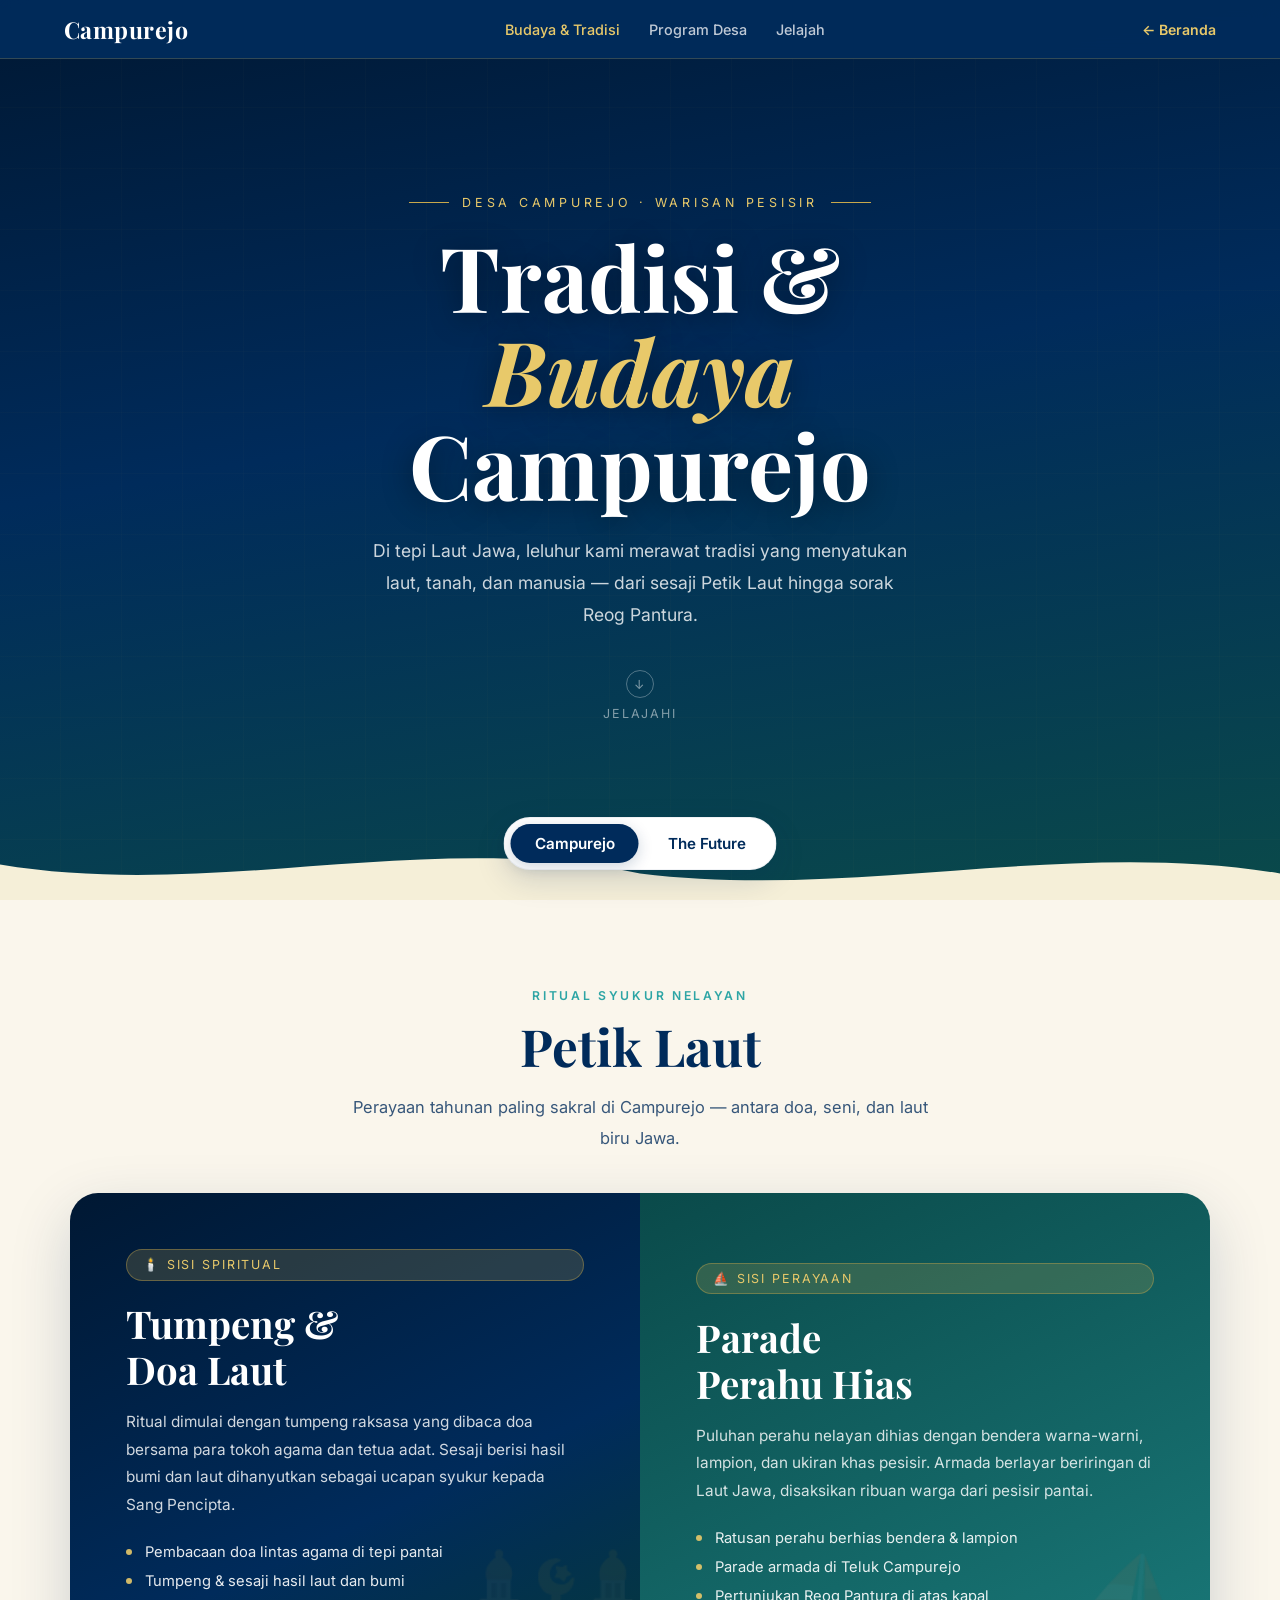
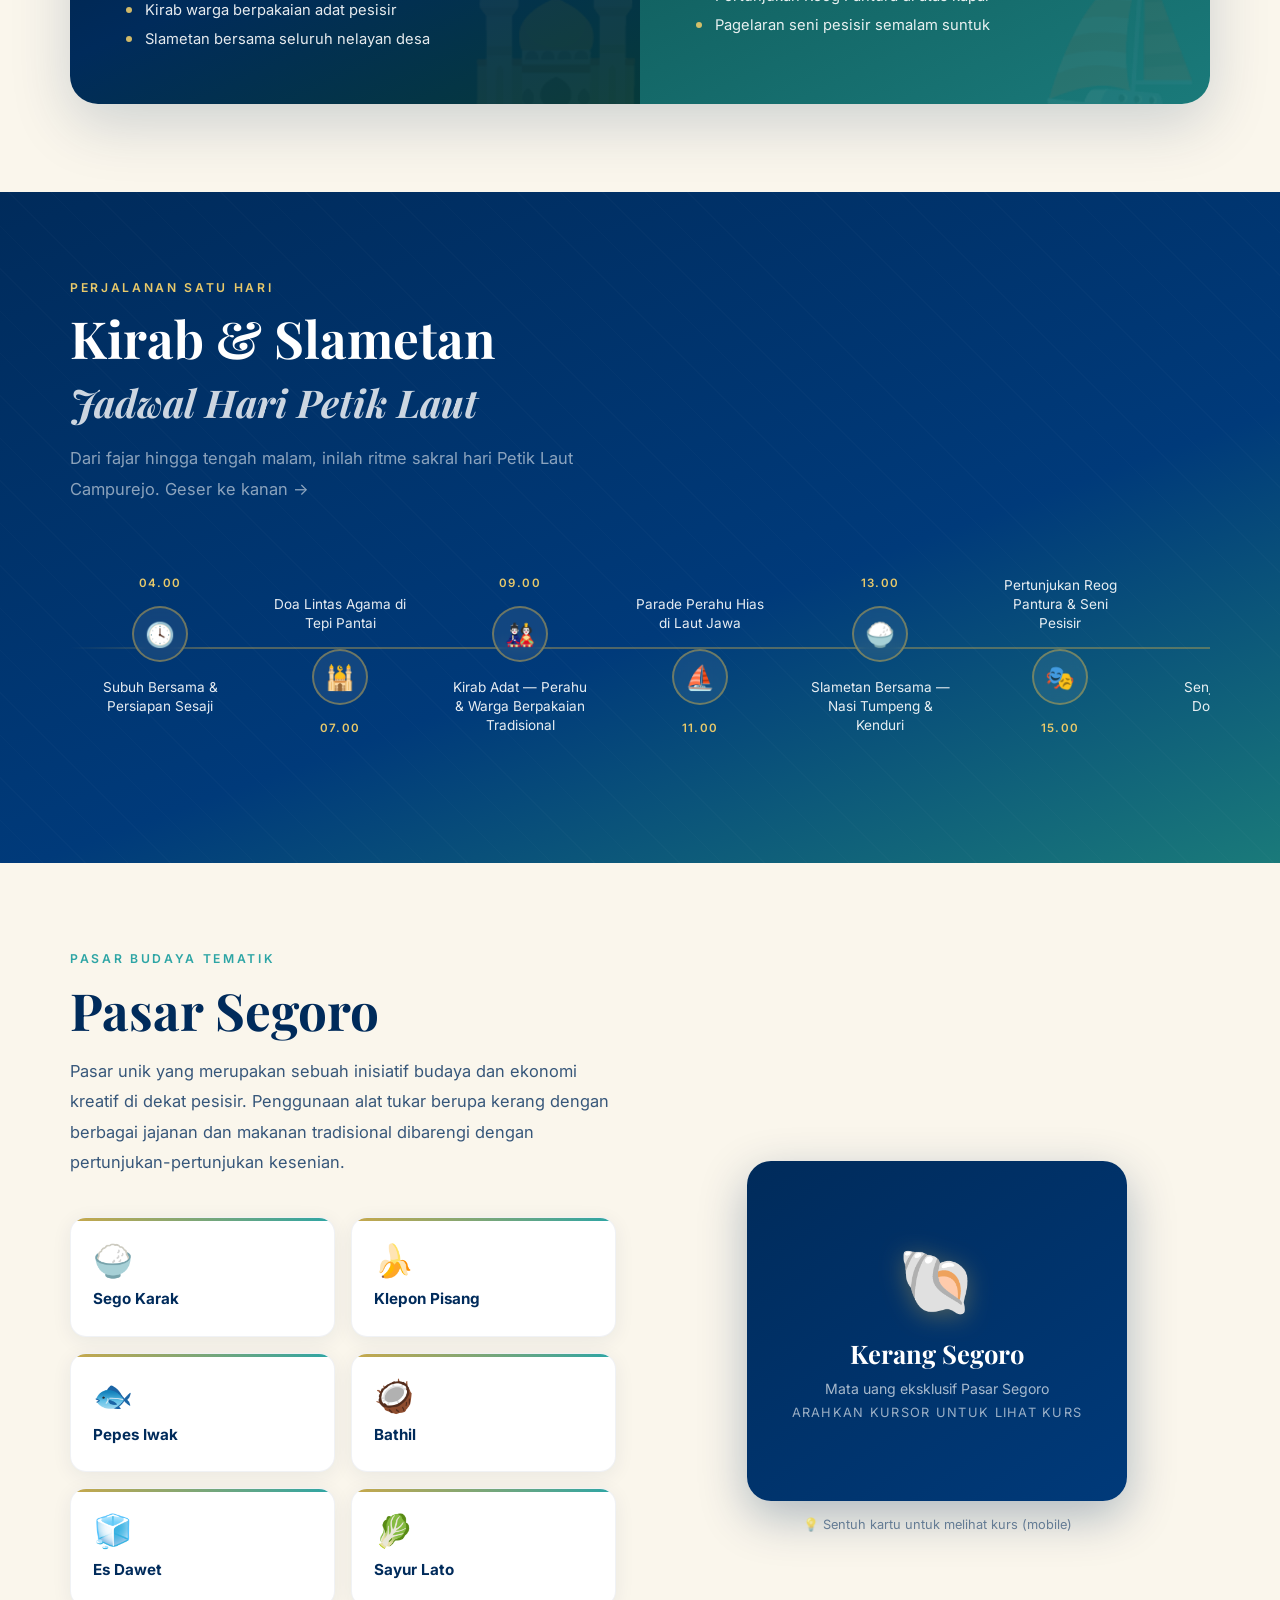
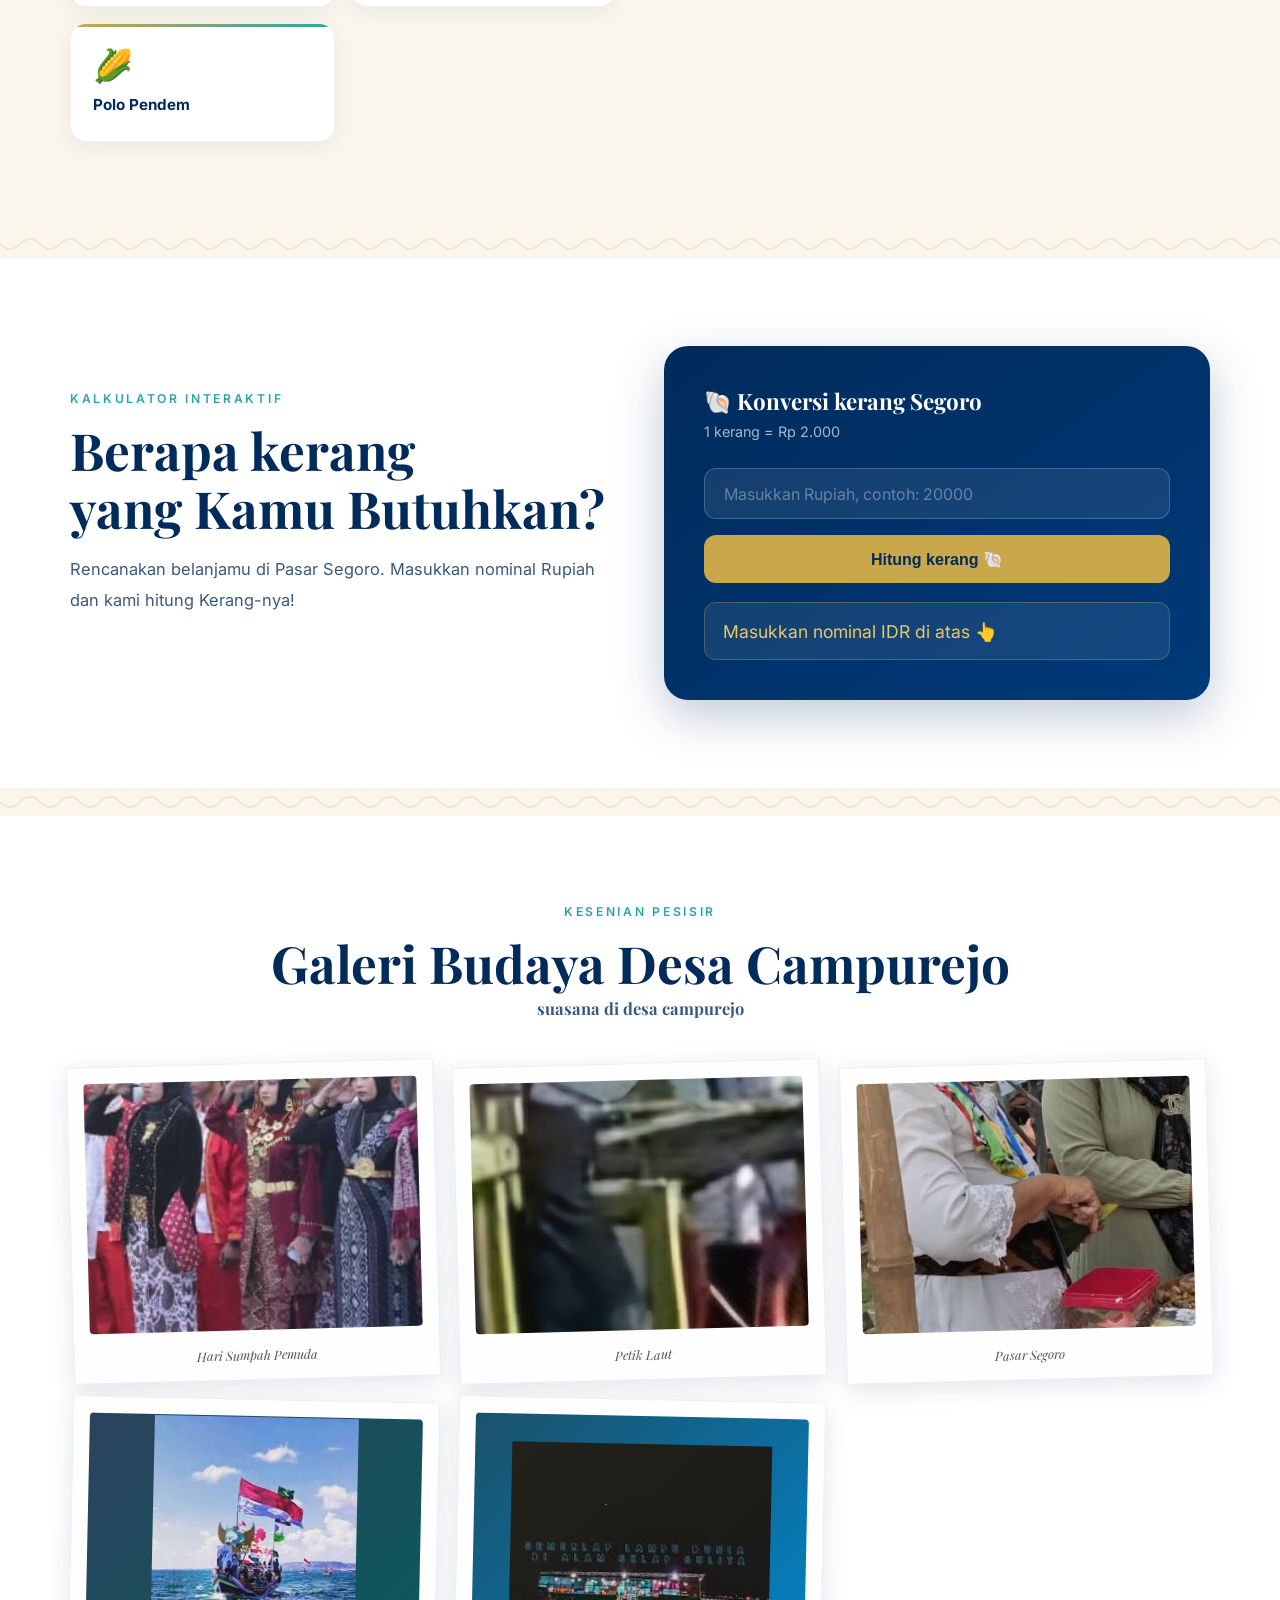
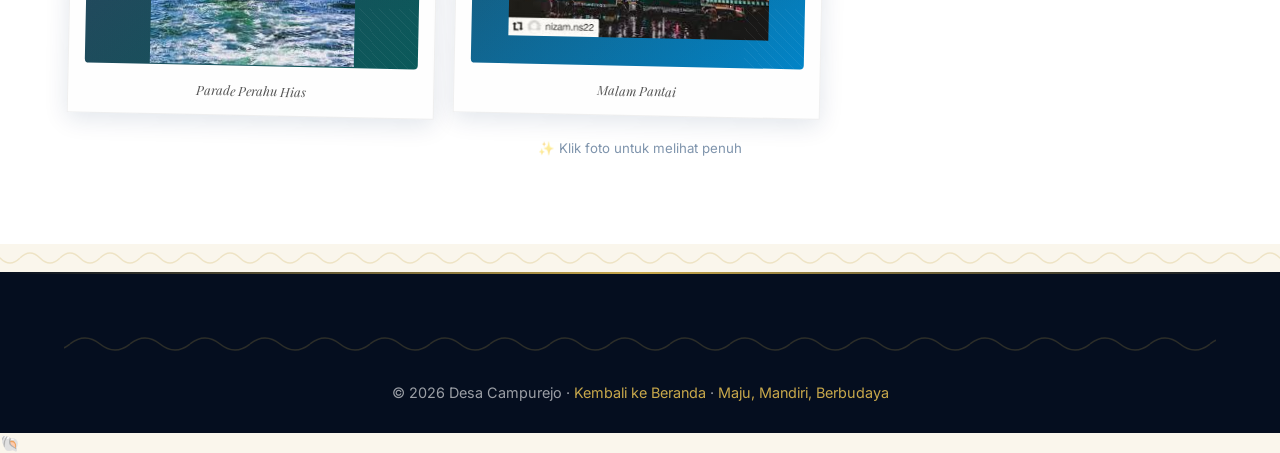
==== budaya.html @ 141e59d3 "updfiles" ====
<!DOCTYPE html>
<html lang="id">

<head>
    <meta charset="UTF-8">
    <meta name="viewport" content="width=device-width, initial-scale=1.0">
    <title>Tradisi & Budaya — Desa Campurejo</title>
    <meta name="description"
        content="Warisan budaya dan tradisi pesisir Desa Campurejo: Petik Laut, Pasar Segoro, Reog Pantura, dan Kirab Nelayan.">
    <link
        href="https://fonts.googleapis.com/css2?family=Playfair+Display:ital,wght@0,700;0,900;1,700&family=Inter:wght@300;400;500;600&display=swap"
        rel="stylesheet">
    <style>
        :root {
            --navy: #002B5B;
            --navy-mid: #003a7a;
            --teal: #1a7a7a;
            --teal-light: #2da5a5;
            --sand: #f5efd8;
            --sand-light: #faf6ec;
            --gold: #c8a84b;
            --gold-light: #e8c96a;
            --coral: #d4604a;
            --white: #ffffff;
            --dark: #050e1f;
            --wood: #6b4423;
            --glass: rgba(255, 255, 255, 0.07);
            --glass-border: rgba(255, 255, 255, 0.15);
        }

        *,
        *::before,
        *::after {
            margin: 0;
            padding: 0;
            box-sizing: border-box;
        }

        html {
            scroll-behavior: smooth;
        }

        body {
            font-family: 'Inter', sans-serif;
            background: var(--sand-light);
            color: var(--navy);
            overflow-x: hidden;
        }

        .serif {
            font-family: 'Playfair Display', serif;
        }

        /* ── NAV ── */
        nav {
            position: fixed;
            top: 0;
            left: 0;
            width: 100%;
            z-index: 9000;
            background: rgba(0, 43, 91, .96);
            backdrop-filter: blur(14px);
            display: flex;
            align-items: center;
            justify-content: space-between;
            padding: .85rem 5%;
            border-bottom: 1px solid rgba(200, 168, 75, .25);
        }

        .nav-logo {
            color: #fff;
            text-decoration: none;
            font-size: 1.45rem;
            font-family: 'Playfair Display', serif;
            font-weight: 700;
            letter-spacing: .02em;
        }

        .nav-links {
            display: flex;
            gap: 1.8rem;
            list-style: none;
        }

        .nav-links a {
            color: rgba(255, 255, 255, .75);
            text-decoration: none;
            font-size: .9rem;
            font-weight: 500;
            transition: color .2s;
        }

        .nav-links a:hover,
        .nav-links a.active {
            color: var(--gold-light);
        }

        .nav-back {
            color: var(--gold-light);
            text-decoration: none;
            font-size: .88rem;
            font-weight: 600;
        }

        /* ── HERO ── */
        .hero {
            min-height: 100vh;
            display: flex;
            align-items: center;
            justify-content: center;
            text-align: center;
            position: relative;
            overflow: hidden;
            background: linear-gradient(170deg, #001833 0%, #002B5B 45%, #0a4a4a 100%);
        }

        .hero-bg-pattern {
            position: absolute;
            inset: 0;
            background-image: repeating-linear-gradient(0deg, transparent, transparent 60px, rgba(200, 168, 75, .04) 61px), repeating-linear-gradient(90deg, transparent, transparent 60px, rgba(200, 168, 75, .04) 61px);
            pointer-events: none;
        }

        .hero-wave-bottom {
            position: absolute;
            bottom: 0;
            left: 0;
            width: 100%;
            line-height: 0;
            z-index: 2;
        }

        .hero-wave-bottom svg {
            display: block;
            width: 100%;
        }

        .hero-content {
            position: relative;
            z-index: 3;
            color: #fff;
            padding: 7rem 2rem 6rem;
        }

        .hero-eyebrow {
            font-size: .78rem;
            letter-spacing: .3em;
            text-transform: uppercase;
            color: var(--gold-light);
            margin-bottom: 1.2rem;
            display: flex;
            align-items: center;
            justify-content: center;
            gap: .8rem;
        }

        .hero-eyebrow::before,
        .hero-eyebrow::after {
            content: '';
            display: block;
            width: 40px;
            height: 1px;
            background: var(--gold);
        }

        .hero-title {
            font-size: clamp(3rem, 7vw, 6.5rem);
            line-height: 1.05;
            margin-bottom: 1.5rem;
            text-shadow: 0 4px 30px rgba(0, 0, 0, .4);
        }

        .hero-title em {
            color: var(--gold-light);
            font-style: italic;
        }

        .hero-sub {
            font-size: 1.1rem;
            max-width: 540px;
            margin: 0 auto 2.5rem;
            opacity: .8;
            line-height: 1.8;
        }

        .hero-scroll {
            display: inline-flex;
            flex-direction: column;
            align-items: center;
            gap: .5rem;
            color: rgba(255, 255, 255, .5);
            font-size: .78rem;
            letter-spacing: .15em;
            text-transform: uppercase;
            animation: float 2.5s ease-in-out infinite;
        }

        .hero-scroll-arrow {
            width: 28px;
            height: 28px;
            border: 1px solid rgba(255, 255, 255, .3);
            border-radius: 50%;
            display: flex;
            align-items: center;
            justify-content: center;
        }

        @keyframes float {

            0%,
            100% {
                transform: translateY(0);
            }

            50% {
                transform: translateY(6px);
            }
        }

        /* ── ROPE DIVIDER ── */
        .rope-divider {
            width: 100%;
            height: 28px;
            background: url("data:image/svg+xml,%3Csvg xmlns='http://www.w3.org/2000/svg' width='40' height='28'%3E%3Cpath d='M0 14 Q10 4 20 14 Q30 24 40 14' stroke='%23c8a84b' stroke-width='1.5' fill='none' opacity='.35'/%3E%3C/svg%3E") repeat-x center;
            opacity: .7;
        }

        /* ── SECTIONS ── */
        section {
            padding: 5.5rem 5%;
        }

        .inner {
            max-width: 1140px;
            margin: 0 auto;
        }

        .section-tag {
            font-size: .76rem;
            letter-spacing: .22em;
            text-transform: uppercase;
            color: var(--teal-light);
            font-weight: 600;
            margin-bottom: .9rem;
        }

        .section-title {
            font-size: clamp(2rem, 4vw, 3.2rem);
            color: var(--navy);
            margin-bottom: 1rem;
            line-height: 1.15;
        }

        .section-desc {
            font-size: 1.03rem;
            line-height: 1.85;
            opacity: .78;
            max-width: 580px;
            margin-bottom: 2.5rem;
        }

        /* ── REVEAL ── */
        .reveal {
            opacity: 0;
            transform: translateY(36px);
            transition: all .85s cubic-bezier(.25, .8, .25, 1);
        }

        .reveal.visible {
            opacity: 1;
            transform: translateY(0);
        }

        /* ══════════════════════════════════
           SECTION 1 ── PETIK LAUT SPLIT
        ══════════════════════════════════ */
        .petik-wrap {
            display: grid;
            grid-template-columns: 1fr 1fr;
            gap: 0;
            border-radius: 28px;
            overflow: hidden;
            box-shadow: 0 20px 60px rgba(0, 43, 91, .18);
        }

        .petik-left {
            background: linear-gradient(155deg, #001833 0%, #002B5B 60%, #063a3a 100%);
            padding: 3.5rem;
            color: #fff;
            display: flex;
            flex-direction: column;
            justify-content: center;
            position: relative;
            overflow: hidden;
        }

        .petik-left::before {
            content: '🕌';
            position: absolute;
            bottom: -2rem;
            right: -1rem;
            font-size: 10rem;
            opacity: .05;
            pointer-events: none;
        }

        .petik-right {
            background: linear-gradient(155deg, #0a4a4a 0%, #1a7a7a 100%);
            padding: 3.5rem;
            color: #fff;
            display: flex;
            flex-direction: column;
            justify-content: center;
            position: relative;
            overflow: hidden;
        }

        .petik-right::before {
            content: '⛵';
            position: absolute;
            bottom: -2rem;
            right: -1rem;
            font-size: 10rem;
            opacity: .07;
            pointer-events: none;
        }

        .petik-badge {
            display: inline-flex;
            align-items: center;
            gap: .5rem;
            background: rgba(200, 168, 75, .2);
            border: 1px solid rgba(200, 168, 75, .4);
            color: var(--gold-light);
            font-size: .78rem;
            letter-spacing: .15em;
            text-transform: uppercase;
            padding: .45rem 1rem;
            border-radius: 50px;
            margin-bottom: 1.2rem;
        }

        .petik-panel-title {
            font-size: clamp(1.6rem, 3vw, 2.4rem);
            margin-bottom: 1rem;
            line-height: 1.2;
        }

        .petik-panel-desc {
            font-size: .96rem;
            line-height: 1.8;
            opacity: .82;
            margin-bottom: 1.5rem;
        }

        .petik-items {
            list-style: none;
            display: flex;
            flex-direction: column;
            gap: .7rem;
        }

        .petik-items li {
            display: flex;
            align-items: center;
            gap: .8rem;
            font-size: .92rem;
            opacity: .9;
        }

        .petik-items li::before {
            content: '';
            width: 6px;
            height: 6px;
            background: var(--gold-light);
            border-radius: 50%;
            flex-shrink: 0;
        }

        .petik-divider {
            width: 4px;
            background: linear-gradient(180deg, var(--gold) 0%, transparent 100%);
            opacity: .4;
        }

        /* ══════════════════════════════════
           SECTION 2 ── PASAR SEGORO
        ══════════════════════════════════ */
        #pasar {
            background: var(--sand-light);
        }

        .pasar-grid {
            display: grid;
            grid-template-columns: 1fr 1fr;
            gap: 3rem;
            align-items: center;
        }

        /* Flip card */
        .flip-card-scene {
            width: 100%;
            max-width: 380px;
            height: 340px;
            perspective: 900px;
            cursor: pointer;
            margin: 0 auto;
        }

        .flip-card-inner {
            width: 100%;
            height: 100%;
            position: relative;
            transform-style: preserve-3d;
            transition: transform .7s cubic-bezier(.45, .05, .55, .95);
        }

        .flip-card-scene:hover .flip-card-inner {
            transform: rotateY(180deg);
        }

        .flip-face {
            position: absolute;
            inset: 0;
            backface-visibility: hidden;
            border-radius: 24px;
            display: flex;
            flex-direction: column;
            align-items: center;
            justify-content: center;
            padding: 2.5rem;
            text-align: center;
        }

        .flip-front {
            background: linear-gradient(145deg, var(--navy) 0%, var(--navy-mid) 100%);
            color: #fff;
            box-shadow: 0 16px 48px rgba(0, 43, 91, .3);
        }

        .flip-back {
            background: linear-gradient(145deg, var(--teal) 0%, #0a5a5a 100%);
            color: #fff;
            transform: rotateY(180deg);
            box-shadow: 0 16px 48px rgba(26, 122, 122, .3);
        }

        .flip-shell-icon {
            font-size: 4rem;
            margin-bottom: 1rem;
            filter: drop-shadow(0 4px 12px rgba(200, 168, 75, .4));
        }

        .flip-title {
            font-size: 1.6rem;
            margin-bottom: .6rem;
        }

        .flip-rate {
            font-size: 2.8rem;
            font-weight: 900;
            color: var(--gold-light);
            margin: .5rem 0;
        }

        .flip-hint {
            font-size: .8rem;
            opacity: .6;
            letter-spacing: .1em;
            text-transform: uppercase;
        }

        /* Menu cards */
        .menu-grid {
            display: grid;
            grid-template-columns: 1fr 1fr;
            gap: 1rem;
            margin-top: 2rem;
        }

        .menu-card {
            background: #fff;
            border-radius: 16px;
            padding: 1.4rem;
            box-shadow: 0 4px 20px rgba(0, 43, 91, .07);
            border: 1px solid rgba(0, 43, 91, .06);
            transition: transform .3s, box-shadow .3s;
            position: relative;
            overflow: hidden;
        }

        .menu-card::before {
            content: '';
            position: absolute;
            top: 0;
            left: 0;
            right: 0;
            height: 3px;
            background: linear-gradient(90deg, var(--gold), var(--teal-light));
        }

        .menu-card:hover {
            transform: translateY(-4px);
            box-shadow: 0 10px 30px rgba(0, 43, 91, .12);
        }

        .menu-emoji {
            font-size: 2rem;
            margin-bottom: .6rem;
        }

        .menu-name {
            font-weight: 700;
            font-size: .95rem;
            color: var(--navy);
            margin-bottom: .3rem;
        }

        .menu-price {
            font-size: .82rem;
            color: var(--teal);
            font-weight: 600;
        }

        /* ══════════════════════════════════
           SECTION 3 ── REOG GALLERY
        ══════════════════════════════════ */
        #reog {
            background: #fff;
        }

        .masonry-grid {
            columns: 3 220px;
            column-gap: 1.2rem;
        }

        .polaroid {
            break-inside: avoid;
            background: #fefefe;
            padding: 1rem 1rem .6rem;
            box-shadow: 0 6px 24px rgba(0, 43, 91, .12);
            border: 1px solid rgba(0, 0, 0, .06);
            margin-bottom: 1.2rem;
            transition: transform .35s, box-shadow .35s;
            cursor: pointer;
            position: relative;
        }

        .polaroid:hover {
            transform: rotate(0deg) translateY(-6px);
            box-shadow: 0 16px 40px rgba(0, 43, 91, .2);
        }

        .polaroid:nth-child(odd) {
            transform: rotate(-1.5deg);
        }

        .polaroid:nth-child(even) {
            transform: rotate(1.2deg);
        }

        .polaroid:nth-child(odd):hover,
        .polaroid:nth-child(even):hover {
            transform: rotate(0deg) translateY(-6px);
        }

        .polaroid-img {
            width: 100%;
            aspect-ratio: 4/3;
            background: linear-gradient(135deg, #1e3a5f, #0a5a5a);
            border-radius: 4px;
            display: flex;
            align-items: center;
            justify-content: center;
            font-size: 3.5rem;
            margin-bottom: .8rem;
            overflow: hidden;
            position: relative;
        }

        .polaroid-img::after {
            content: '';
            position: absolute;
            inset: 0;
            background: linear-gradient(135deg, rgba(200, 168, 75, .08), transparent);
        }

        .polaroid-caption {
            text-align: center;
            font-size: .8rem;
            color: #555;
            font-family: 'Playfair Display', serif;
            font-style: italic;
            padding: .2rem 0 .4rem;
        }

        /* net overlay corner effect */
        .polaroid-img::before {
            content: '';
            position: absolute;
            bottom: 0;
            right: 0;
            width: 60px;
            height: 60px;
            background: url("data:image/svg+xml,%3Csvg xmlns='http://www.w3.org/2000/svg' width='20' height='20'%3E%3Cpath d='M0 0 L20 20 M10 0 L20 10 M0 10 L10 20' stroke='rgba(255,255,255,0.12)' stroke-width='1'/%3E%3C/svg%3E") repeat;
            opacity: .5;
            z-index: 1;
        }

        /* ══════════════════════════════════
           SECTION 4 ── KIRAB TIMELINE
        ══════════════════════════════════ */
        #kirab {
            background: linear-gradient(160deg, var(--navy) 0%, #003a7a 60%, var(--teal) 100%);
            color: #fff;
            overflow: hidden;
            position: relative;
        }

        #kirab::before {
            content: '';
            position: absolute;
            inset: 0;
            background-image: repeating-linear-gradient(45deg, rgba(255, 255, 255, .015) 0px, rgba(255, 255, 255, .015) 1px, transparent 1px, transparent 30px);
            pointer-events: none;
        }

        .timeline-scroll-wrapper {
            overflow-x: auto;
            padding-bottom: 1.5rem;
            scrollbar-width: thin;
            scrollbar-color: rgba(200, 168, 75, .5) transparent;
        }

        .timeline-scroll-wrapper::-webkit-scrollbar {
            height: 4px;
        }

        .timeline-scroll-wrapper::-webkit-scrollbar-track {
            background: rgba(255, 255, 255, .1);
            border-radius: 2px;
        }

        .timeline-scroll-wrapper::-webkit-scrollbar-thumb {
            background: var(--gold);
            border-radius: 2px;
        }

        .timeline-track {
            display: flex;
            gap: 0;
            position: relative;
            min-width: max-content;
            padding: 2rem 0 1rem;
        }

        .timeline-track::before {
            content: '';
            position: absolute;
            top: 50%;
            left: 0;
            right: 0;
            height: 2px;
            background: linear-gradient(90deg, transparent, var(--gold) 10%, var(--gold) 90%, transparent);
            opacity: .4;
            transform: translateY(-50%);
            z-index: 0;
        }

        .tl-item {
            position: relative;
            z-index: 1;
            display: flex;
            flex-direction: column;
            align-items: center;
            gap: 1rem;
            width: 180px;
            flex-shrink: 0;
        }

        .tl-dot {
            width: 56px;
            height: 56px;
            border-radius: 50%;
            background: var(--glass);
            border: 2px solid rgba(200, 168, 75, .5);
            display: flex;
            align-items: center;
            justify-content: center;
            font-size: 1.5rem;
            backdrop-filter: blur(8px);
            transition: transform .3s, background .3s;
        }

        .tl-item:hover .tl-dot {
            transform: scale(1.15);
            background: rgba(200, 168, 75, .2);
        }

        .tl-time {
            font-size: .72rem;
            color: var(--gold-light);
            letter-spacing: .12em;
            text-transform: uppercase;
            font-weight: 600;
        }

        .tl-label {
            font-size: .85rem;
            text-align: center;
            opacity: .9;
            line-height: 1.4;
            max-width: 140px;
        }

        .tl-item:nth-child(even) {
            flex-direction: column-reverse;
        }

        .tl-item:nth-child(even) .tl-time {
            order: -1;
        }

        /* ══════════════════════════════════
           SECTION 5 ── NGAYOM JAGAD
        ══════════════════════════════════ */
        #ngayom {
            background: var(--sand-light);
        }

        .ngayom-wrap {
            display: grid;
            grid-template-columns: 1fr 1fr;
            gap: 3rem;
            align-items: center;
        }

        .ngayom-visual {
            position: relative;
            height: 380px;
        }

        .ngayom-big-icon {
            font-size: 9rem;
            position: absolute;
            top: 50%;
            left: 50%;
            transform: translate(-50%, -50%);
            filter: drop-shadow(0 8px 24px rgba(0, 43, 91, .2));
        }

        .ngayom-orbit {
            position: absolute;
            inset: 0;
            border-radius: 50%;
            border: 1px dashed rgba(0, 43, 91, .15);
            animation: spin 20s linear infinite;
        }

        .ngayom-orbit-item {
            position: absolute;
            font-size: 1.6rem;
        }

        @keyframes spin {
            to {
                transform: rotate(360deg);
            }
        }

        .ngayom-tags {
            display: flex;
            flex-wrap: wrap;
            gap: .6rem;
            margin: 1.5rem 0;
        }

        .ngayom-tag {
            background: #fff;
            border: 1px solid rgba(0, 43, 91, .1);
            padding: .45rem 1rem;
            border-radius: 50px;
            font-size: .85rem;
            color: var(--navy);
            font-weight: 500;
            box-shadow: 0 2px 8px rgba(0, 43, 91, .06);
        }

        .cta-btn {
            display: inline-flex;
            align-items: center;
            gap: .6rem;
            background: var(--navy);
            color: #fff;
            text-decoration: none;
            padding: .9rem 2.2rem;
            border-radius: 50px;
            font-weight: 600;
            font-size: .95rem;
            transition: all .3s;
            box-shadow: 0 6px 20px rgba(0, 43, 91, .3);
        }

        .cta-btn:hover {
            background: var(--gold);
            color: var(--navy);
            transform: translateY(-2px);
            box-shadow: 0 10px 28px rgba(200, 168, 75, .35);
        }

        /* ══════════════════════════════════
           SHELL CONVERTER
        ══════════════════════════════════ */
        #converter {
            background: #fff;
        }

        .converter-wrap {
            display: grid;
            grid-template-columns: 1fr 1fr;
            gap: 3rem;
            align-items: center;
        }

        .converter-box {
            background: linear-gradient(145deg, var(--navy) 0%, #003a7a 100%);
            border-radius: 24px;
            padding: 2.5rem;
            color: #fff;
            box-shadow: 0 16px 48px rgba(0, 43, 91, .25);
        }

        .converter-box h3 {
            margin-bottom: .4rem;
            font-size: 1.4rem;
        }

        .converter-box p.sub {
            opacity: .65;
            font-size: .9rem;
            margin-bottom: 1.8rem;
        }

        .conv-input {
            width: 100%;
            padding: .9rem 1.2rem;
            border: 1px solid rgba(255, 255, 255, .2);
            border-radius: 12px;
            background: rgba(255, 255, 255, .08);
            color: #fff;
            font-size: 1rem;
            font-family: 'Inter', sans-serif;
            outline: none;
            transition: border .3s;
            margin-bottom: 1rem;
        }

        .conv-input:focus {
            border-color: var(--gold-light);
        }

        .conv-input::placeholder {
            color: rgba(255, 255, 255, .35);
        }

        .conv-btn {
            width: 100%;
            padding: .9rem;
            background: var(--gold);
            color: var(--navy);
            border: none;
            border-radius: 12px;
            font-weight: 700;
            cursor: pointer;
            font-size: 1rem;
            transition: all .3s;
        }

        .conv-btn:hover {
            background: var(--gold-light);
        }

        .conv-result {
            margin-top: 1.2rem;
            padding: 1.1rem;
            border-radius: 12px;
            background: rgba(255, 255, 255, .08);
            border: 1px solid rgba(200, 168, 75, .3);
            font-size: 1.1rem;
            color: var(--gold-light);
            min-height: 54px;
            display: flex;
            align-items: center;
            gap: .5rem;
        }

        /* ── LIGHTBOX ── */
        #lightbox {
            position: fixed;
            inset: 0;
            z-index: 9999;
            background: rgba(0, 0, 0, .92);
            display: none;
            align-items: center;
            justify-content: center;
            flex-direction: column;
            gap: 1rem;
            padding: 2rem;
        }

        #lightbox.open {
            display: flex;
        }

        #lb-content {
            font-size: 8rem;
            text-align: center;
            display: flex;
            justify-content: center;
            align-items: center;
        }

        .lb-image {
            max-width: 90vw;
            max-height: 85vh;
            border-radius: 12px;
            object-fit: contain;
            box-shadow: 0 10px 40px rgba(0, 0, 0, 0.5);
        }

        #lb-label {
            color: #fff;
            font-size: 1.2rem;
            font-family: 'Playfair Display', serif;
            margin-top: .5rem;
        }

        #lb-close {
            position: absolute;
            top: 1.5rem;
            right: 1.5rem;
            background: transparent;
            border: 1px solid rgba(255, 255, 255, .3);
            color: #fff;
            width: 44px;
            height: 44px;
            border-radius: 50%;
            font-size: 1.2rem;
            cursor: pointer;
            display: flex;
            align-items: center;
            justify-content: center;
        }


        /* ── FOOTER ── */
        footer {
            background: var(--dark);
            color: rgba(255, 255, 255, .6);
            padding: 3.5rem 5% 2rem;
            text-align: center;
            position: relative;
            overflow: hidden;
        }

        footer::before {
            content: '';
            position: absolute;
            top: 0;
            left: 0;
            width: 100%;
            height: 2px;
            background: linear-gradient(90deg, transparent, var(--gold), transparent);
        }

        .footer-wave {
            width: 100%;
            height: 32px;
            background: url("data:image/svg+xml,%3Csvg xmlns='http://www.w3.org/2000/svg' width='60' height='32'%3E%3Cpath d='M0 16 Q15 4 30 16 Q45 28 60 16' stroke='rgba(200,168,75,0.2)' stroke-width='1.5' fill='none'/%3E%3C/svg%3E") repeat-x center;
            margin-bottom: 1.5rem;
        }

        footer p {
            font-size: .9rem;
        }

        footer a {
            color: var(--gold);
            text-decoration: none;
        }

        /* ── BOTTOM SWITCH ── */
        .bottom-switch-container {
            position: fixed;
            bottom: 30px;
            left: 50%;
            transform: translateX(-50%);
            background: #fff;
            padding: 6px;
            border-radius: 50px;
            box-shadow: 0 10px 30px rgba(0, 43, 91, .15);
            display: flex;
            align-items: center;
            gap: 5px;
            z-index: 1000;
            border: 1px solid rgba(0, 43, 91, .06);
        }

        .bottom-switch-btn {
            padding: 10px 24px;
            border-radius: 40px;
            font-size: .95rem;
            font-weight: 600;
            color: var(--navy);
            text-decoration: none;
            transition: all .3s;
            cursor: pointer;
        }

        .bottom-switch-btn.active {
            background: var(--navy);
            color: #fff;
            box-shadow: 0 4px 15px rgba(0, 43, 91, .2);
        }

        .bottom-switch-btn:not(.active):hover {
            background: rgba(0, 43, 91, .06);
        }

        /* ── RESPONSIVE ── */
        @media(max-width:900px) {
            .petik-wrap {
                grid-template-columns: 1fr;
            }

            .petik-divider {
                display: none;
            }

            .pasar-grid,
            .converter-wrap,
            .ngayom-wrap {
                grid-template-columns: 1fr;
            }

            .masonry-grid {
                columns: 2 180px;
            }

            .compass-grid {
                grid-template-columns: 1fr;
                max-width: 360px;
            }

            .nav-links {
                display: none;
            }

            .flip-card-scene {
                max-width: 100%;
            }
        }

        @media(max-width:560px) {
            .masonry-grid {
                columns: 1;
            }

            .menu-grid {
                grid-template-columns: 1fr;
            }

            .tl-item {
                width: 140px;
            }
        }
    </style>
</head>

<body>

    <!-- NAV -->
    <nav>
        <a href="index.html" class="nav-logo">Campurejo</a>
        <ul class="nav-links">
            <li><a href="budaya.html" class="active">Budaya & Tradisi</a></li>
            <li><a href="program.html">Program Desa</a></li>
            <li><a href="jelajah.html">Jelajah</a></li>
        </ul>
        <a href="index.html" class="nav-back">← Beranda</a>
    </nav>


    <!-- LIGHTBOX -->
    <div id="lightbox">
        <button id="lb-close">✕</button>
        <div id="lb-content"></div>
        <div id="lb-label"></div>
    </div>

    <!-- ══ HERO ══ -->
    <div class="hero">
        <div class="hero-bg-pattern"></div>
        <div class="hero-content">
            <div class="hero-eyebrow">Desa Campurejo · Warisan Pesisir</div>
            <h1 class="hero-title serif">Tradisi &amp;<br><em>Budaya</em><br>Campurejo</h1>
            <p class="hero-sub">Di tepi Laut Jawa, leluhur kami merawat tradisi yang menyatukan laut, tanah, dan manusia
                — dari sesaji Petik Laut hingga sorak Reog Pantura.</p>
            <div class="hero-scroll">
                <div class="hero-scroll-arrow">↓</div>
                Jelajahi
            </div>
        </div>
        <div class="hero-wave-bottom">
            <svg viewBox="0 0 1440 80" preserveAspectRatio="none" xmlns="http://www.w3.org/2000/svg">
                <path d="M0,40 C240,80 480,0 720,50 C960,80 1200,10 1440,50 L1440,80 L0,80Z" fill="#f5efd8" />
            </svg>
        </div>
    </div>

    <!-- ══ PETIK LAUT — SPLIT SCREEN ══ -->
    <section id="petiklaut">
        <div class="inner">
            <div class="reveal" style="text-align:center;margin-bottom:2.5rem;">
                <p class="section-tag">Ritual Syukur Nelayan</p>
                <h2 class="section-title serif" style="text-align:center;">Petik Laut</h2>
                <p class="section-desc" style="margin:0 auto;">Perayaan tahunan paling sakral di Campurejo — antara doa,
                    seni, dan laut biru Jawa.</p>
            </div>
            <div class="petik-wrap reveal">
                <div class="petik-left">
                    <div class="petik-badge">🕯️ Sisi Spiritual</div>
                    <h3 class="petik-panel-title serif">Tumpeng &amp;<br>Doa Laut</h3>
                    <p class="petik-panel-desc">Ritual dimulai dengan tumpeng raksasa yang dibaca doa bersama para tokoh
                        agama dan tetua adat. Sesaji berisi hasil bumi dan laut dihanyutkan sebagai ucapan syukur kepada
                        Sang Pencipta.</p>
                    <ul class="petik-items">
                        <li>Pembacaan doa lintas agama di tepi pantai</li>
                        <li>Tumpeng & sesaji hasil laut dan bumi</li>
                        <li>Kirab warga berpakaian adat pesisir</li>
                        <li>Slametan bersama seluruh nelayan desa</li>
                    </ul>
                </div>
                <div class="petik-right">
                    <div class="petik-badge">⛵ Sisi Perayaan</div>
                    <h3 class="petik-panel-title serif">Parade<br>Perahu Hias</h3>
                    <p class="petik-panel-desc">Puluhan perahu nelayan dihias dengan bendera warna-warni, lampion, dan
                        ukiran khas pesisir. Armada berlayar beriringan di Laut Jawa, disaksikan ribuan warga dari
                        pesisir pantai.</p>
                    <ul class="petik-items">
                        <li>Ratusan perahu berhias bendera & lampion</li>
                        <li>Parade armada di Teluk Campurejo</li>
                        <li>Pertunjukan Reog Pantura di atas kapal</li>
                        <li>Pagelaran seni pesisir semalam suntuk</li>
                    </ul>
                </div>
            </div>
        </div>
    </section>



    <!-- ══ KIRAB & SLAMETAN — TIMELINE ══ -->
    <section id="kirab">
        <div class="inner">
            <div class="reveal" style="margin-bottom:2.5rem;">
                <p class="section-tag" style="color:var(--gold-light);">Perjalanan Satu Hari</p>
                <h2 class="section-title serif" style="color:#fff;">Kirab &amp; Slametan<br><em
                        style="font-size:75%;opacity:.8;">Jadwal Hari Petik Laut</em></h2>
                <p class="section-desc" style="color:rgba(255,255,255,.7);">Dari fajar hingga tengah malam, inilah ritme
                    sakral hari Petik Laut Campurejo. Geser ke kanan →</p>
            </div>
            <div class="timeline-scroll-wrapper reveal">
                <div class="timeline-track">
                    <div class="tl-item">
                        <div class="tl-time">04.00</div>
                        <div class="tl-dot">🕓</div>
                        <div class="tl-label">Subuh Bersama & Persiapan Sesaji</div>
                    </div>
                    <div class="tl-item">
                        <div class="tl-time">07.00</div>
                        <div class="tl-dot">🕌</div>
                        <div class="tl-label">Doa Lintas Agama di Tepi Pantai</div>
                    </div>
                    <div class="tl-item">
                        <div class="tl-time">09.00</div>
                        <div class="tl-dot">🎎</div>
                        <div class="tl-label">Kirab Adat — Perahu & Warga Berpakaian Tradisional</div>
                    </div>
                    <div class="tl-item">
                        <div class="tl-time">11.00</div>
                        <div class="tl-dot">⛵</div>
                        <div class="tl-label">Parade Perahu Hias di Laut Jawa</div>
                    </div>
                    <div class="tl-item">
                        <div class="tl-time">13.00</div>
                        <div class="tl-dot">🍚</div>
                        <div class="tl-label">Slametan Bersama — Nasi Tumpeng & Kenduri</div>
                    </div>
                    <div class="tl-item">
                        <div class="tl-time">15.00</div>
                        <div class="tl-dot">🎭</div>
                        <div class="tl-label">Pertunjukan Reog Pantura & Seni Pesisir</div>
                    </div>
                    <div class="tl-item">
                        <div class="tl-time">18.00</div>
                        <div class="tl-dot">🌅</div>
                        <div class="tl-label">Senja di Pantai — Doa Penutup & Syukuran</div>
                    </div>
                    <div class="tl-item">
                        <div class="tl-time">20.00</div>
                        <div class="tl-dot">🎆</div>
                        <div class="tl-label">Pesta Pantai — Musik, Lampion & Kembang Api</div>
                    </div>
                </div>
            </div>
        </div>
    </section>


    <!-- ══ PASAR SEGORO ══ -->
    <section id="pasar">
        <div class="inner">
            <div class="pasar-grid">
                <div class="reveal">
                    <p class="section-tag">Pasar Budaya Tematik</p>
                    <h2 class="section-title serif">Pasar Segoro</h2>
                    <p class="section-desc">Pasar unik yang merupakan sebuah inisiatif budaya dan ekonomi kreatif di
                        dekat pesisir. Penggunaan alat tukar berupa kerang dengan berbagai jajanan dan makanan
                        tradisional dibarengi dengan pertunjukan-pertunjukan kesenian.</p>
                    <div class="menu-grid">
                        <div class="menu-card">
                            <div class="menu-emoji">🍚</div>
                            <div class="menu-name">Sego Karak</div>
                        </div>
                        <div class="menu-card">
                            <div class="menu-emoji">🍌</div>
                            <div class="menu-name">Klepon Pisang</div>
                        </div>
                        <div class="menu-card">
                            <div class="menu-emoji">🐟</div>
                            <div class="menu-name">Pepes Iwak</div>
                        </div>
                        <div class="menu-card">
                            <div class="menu-emoji">🥥</div>
                            <div class="menu-name">Bathil</div>
                        </div>
                        <div class="menu-card">
                            <div class="menu-emoji">🧊</div>
                            <div class="menu-name">Es Dawet</div>
                        </div>
                        <div class="menu-card">
                            <div class="menu-emoji">🥬</div>
                            <div class="menu-name">Sayur Lato</div>
                        </div>
                        <div class="menu-card">
                            <div class="menu-emoji">🌽</div>
                            <div class="menu-name">Polo Pendem</div>
                        </div>
                    </div>
                </div>
                <div class="reveal" style="display:flex;flex-direction:column;align-items:center;gap:1rem;">
                    <div class="flip-card-scene" title="Hover untuk lihat kurs">
                        <div class="flip-card-inner">
                            <div class="flip-face flip-front">
                                <div class="flip-shell-icon">🐚</div>
                                <h3 class="flip-title serif">Kerang Segoro</h3>
                                <p style="opacity:.65;font-size:.88rem;margin-bottom:.5rem;">Mata uang eksklusif Pasar
                                    Segoro</p>
                                <p class="flip-hint">Arahkan kursor untuk lihat kurs</p>
                            </div>
                            <div class="flip-face flip-back">
                                <div class="flip-shell-icon">💱</div>
                                <h3 class="flip-title serif">Kurs Resmi</h3>
                                <div class="flip-rate">1 🐚</div>
                                <p style="font-size:1.3rem;font-weight:700;margin:.3rem 0;">=&nbsp; Rp 2.000</p>
                                <p class="flip-hint">Tukarkan di loket masuk pasar</p>
                            </div>
                        </div>
                    </div>
                    <p style="font-size:.8rem;opacity:.55;text-align:center;">💡 Sentuh kartu untuk melihat kurs
                        (mobile)</p>
                </div>
            </div>
        </div>
    </section>

    <div class="rope-divider"></div>

    <!-- ══ SHELL CONVERTER ══ -->
    <section id="converter">
        <div class="inner">
            <div class="converter-wrap">
                <div class="reveal">
                    <p class="section-tag">Kalkulator Interaktif</p>
                    <h2 class="section-title serif">Berapa kerang<br>yang Kamu Butuhkan?</h2>
                    <p class="section-desc">Rencanakan belanjamu di Pasar Segoro. Masukkan nominal Rupiah dan kami
                        hitung Kerang-nya!</p>
                </div>
                <div class="converter-box reveal">
                    <h3 class="serif">🐚 Konversi kerang Segoro</h3>
                    <p class="sub">1 kerang = Rp 2.000</p>
                    <input type="number" class="conv-input" id="idr-input" placeholder="Masukkan Rupiah, contoh: 20000"
                        min="0">
                    <button class="conv-btn" onclick="convertShell()">Hitung kerang 🐚</button>
                    <div class="conv-result" id="conv-result"><span>Masukkan nominal IDR di atas 👆</span></div>
                </div>
            </div>
        </div>
    </section>

    <div class="rope-divider"></div>


    <!-- ══ MASONRY GALLERY ══ -->
    <section id="reog">
        <div class="inner">
            <div class="reveal" style="text-align:center;margin-bottom:2.5rem;">
                <p class="section-tag">Kesenian Pesisir</p>
                <h2 class="section-title serif" style="text-align:center;">Galeri Budaya Desa Campurejo<br>
                    <p class="section-desc" style="margin:0 auto;">suasana di desa campurejo</p>
            </div>
            <div class="masonry-grid reveal">
                <div class="polaroid" onclick="openLightbox('Images/P9/SumpahPemuda.webp','Hari Sumpah Pemuda')">
                    <div class="polaroid-img" style="background:linear-gradient(135deg,#4c1d95,#7c3aed);"><img
                            src="Images/P9/SumpahPemuda.webp" alt=""></div>
                    <div class="polaroid-caption">Hari Sumpah Pemuda</div>
                </div>
                <div class="polaroid"
                    onclick="openLightbox('Images/P9/PerahuHias.jpg','Armada Perahu Hias — Petik Laut 2025')">
                    <div class="polaroid-img" style="background:linear-gradient(135deg,#1e3a5f,#0a5a5a);"><img
                            src="Images/P9/PerahuHias.jpg" alt=""></div>
                    <div class="polaroid-caption">Parade Perahu Hias</div>
                </div>
                <div class="polaroid" onclick="openLightbox('Images/P9/PetikLaut.jpg', 'Ritual Sesaji Laut')">
                    <div class="polaroid-img" style="background:linear-gradient(135deg,#14532d,#16a34a);"
                        style="background:linear-gradient(135deg,#78350f,#d97706);"><img src="Images/P9/PetikLaut.jpg"
                            alt=""></div>
                    <div class="polaroid-caption">Petik Laut</div>
                </div>
                <div class="polaroid"
                    onclick="openLightbox('Images/P9/MalamPantai.jpg', 'Malam Pesta Pantai — Penutupan Petik Laut')">
                    <div class="polaroid-img" style="background:linear-gradient(135deg,#0c4a6e,#0284c7);"><img
                            src="Images/P9/MalamPantai.jpg" alt=""></div>
                    <div class="polaroid-caption">Malam Pantai</div>
                </div>
                <div class="polaroid" onclick="openLightbox('Images/P9/Pasar Segoro1.jpg','Pasar Segoro Campurejo')">
                    <div class="polaroid-img" style="background:linear-gradient(135deg,#881337,#e11d48);"><img
                            src="Images/P9/Pasar Segoro1.jpg" alt=""></div>
                    <div class="polaroid-caption">Pasar Segoro</div>
                </div>
            </div>
            <p style="text-align:center;margin-top:1.5rem;font-size:.83rem;opacity:.5;">✨ Klik foto untuk melihat penuh
            </p>
        </div>
    </section>

    <div class="rope-divider"></div>

    <!-- FOOTER -->
    <footer>
        <div class="footer-wave"></div>
        <p>© 2026 Desa Campurejo · <a href="index.html">Kembali ke Beranda</a> · <span style="color:var(--gold);">Maju,
                Mandiri, Berbudaya</span></p>
    </footer>

    <!-- BOTTOM NAV SWITCH -->
    <div class="bottom-switch-container">
        <a href="index.html" class="bottom-switch-btn active">Campurejo</a>
        <a href="future_campurejo.html" class="bottom-switch-btn">The Future</a>
    </div>

    <!-- SOUNDSCAPE BUTTON -->
    <div id="sound-btn" title="Suara Nelayan — aktifkan suara laut">🐚</div>

    <script>

        // Reveal
        const obs = new IntersectionObserver(entries => entries.forEach(e => { if (e.isIntersecting) { e.target.classList.add('visible'); obs.unobserve(e.target); } }), { threshold: .1 });
        document.querySelectorAll('.reveal').forEach(r => obs.observe(r));

        // Shell Converter
        function convertShell() {
            const idr = parseFloat(document.getElementById('idr-input').value);
            const res = document.getElementById('conv-result');
            if (!idr || idr <= 0) { res.innerHTML = '<span>Masukkan nominal yang valid!</span>'; return; }
            const shells = Math.floor(idr / 2000);
            const remainder = idr % 2000;
            res.innerHTML = `🐚 <strong>${shells} Shell</strong>${remainder > 0 ? ' + Rp ' + remainder.toLocaleString('id-ID') + ' kembalian' : ''}`;
        }
        document.getElementById('idr-input').addEventListener('keydown', e => { if (e.key === 'Enter') convertShell(); });

        // Lightbox
        function openLightbox(content, label) {
            const lbContent = document.getElementById('lb-content');
            if (content.match(/\.(jpeg|jpg|gif|png|webp|svg)$/i) || content.includes('Images/')) {
                lbContent.innerHTML = `<img src="${content}" class="lb-image" alt="${label || ''}">`;
            } else {
                lbContent.innerHTML = content;
            }
            document.getElementById('lb-label').textContent = label || '';
            document.getElementById('lightbox').classList.add('open');
        }
        document.getElementById('lb-close').addEventListener('click', () => document.getElementById('lightbox').classList.remove('open'));
        document.getElementById('lightbox').addEventListener('click', e => { if (e.target === document.getElementById('lightbox')) document.getElementById('lightbox').classList.remove('open'); });

        // Flip card on mobile (touch)
        const flipScene = document.querySelector('.flip-card-scene');
        if (flipScene) {
            flipScene.addEventListener('click', () => {
                flipScene.querySelector('.flip-card-inner').style.transform =
                    flipScene.querySelector('.flip-card-inner').style.transform === 'rotateY(180deg)' ? '' : 'rotateY(180deg)';
            });
        }

        // ── SOUNDSCAPE ──
        (function () {
            let audioCtx = null, gainNode = null, playing = false;
            const soundBtn = document.getElementById('sound-btn');

            function createOceanSound() {
                audioCtx = new (window.AudioContext || window.webkitAudioContext)();
                gainNode = audioCtx.createGain();
                gainNode.gain.setValueAtTime(0, audioCtx.currentTime);
                gainNode.gain.linearRampToValueAtTime(0.12, audioCtx.currentTime + 2);

                const bufLen = audioCtx.sampleRate * 3;
                const buf = audioCtx.createBuffer(1, bufLen, audioCtx.sampleRate);
                const data = buf.getChannelData(0);
                for (let i = 0; i < bufLen; i++) data[i] = Math.random() * 2 - 1;

                const noise = audioCtx.createBufferSource();
                noise.buffer = buf; noise.loop = true;

                const filter = audioCtx.createBiquadFilter();
                filter.type = 'lowpass'; filter.frequency.value = 600;

                noise.connect(filter); filter.connect(gainNode); gainNode.connect(audioCtx.destination);
                noise.start();

                const osc = audioCtx.createOscillator();
                const oscGain = audioCtx.createGain();
                osc.frequency.value = 55; osc.type = 'sine';
                oscGain.gain.value = 0.04;
                osc.connect(oscGain); oscGain.connect(audioCtx.destination);
                osc.start();
            }

            soundBtn.addEventListener('click', () => {
                if (!playing) {
                    if (!audioCtx) createOceanSound();
                    else {
                        if (audioCtx.state === 'suspended') audioCtx.resume();
                        gainNode.gain.linearRampToValueAtTime(0.12, audioCtx.currentTime + 1.5);
                    }
                    playing = true;
                    soundBtn.classList.add('playing');
                    soundBtn.textContent = '🔊';
                } else {
                    if (gainNode) {
                        gainNode.gain.linearRampToValueAtTime(0, audioCtx.currentTime + 1.5);
                    }
                    playing = false;
                    soundBtn.classList.remove('playing');
                    soundBtn.textContent = '🐚';
                }
            });
        })();
    </script>
</body>

</html>
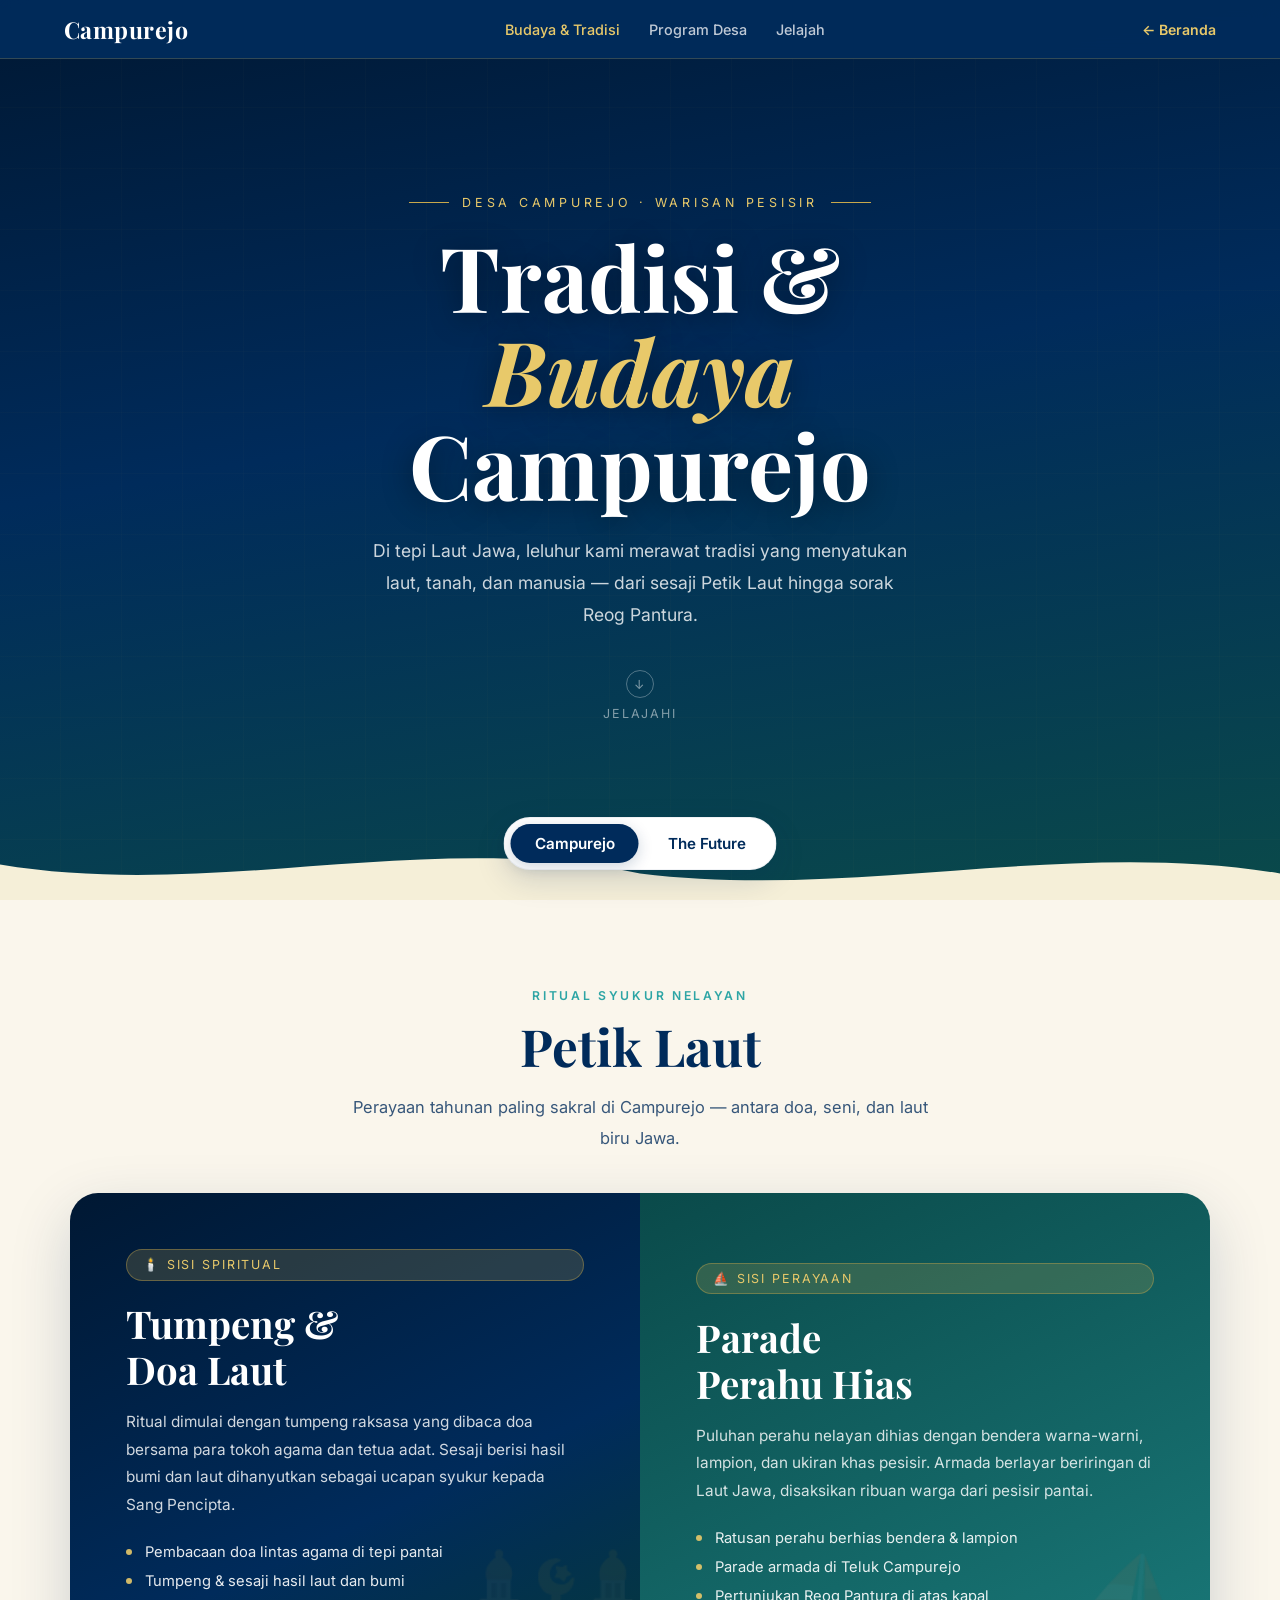
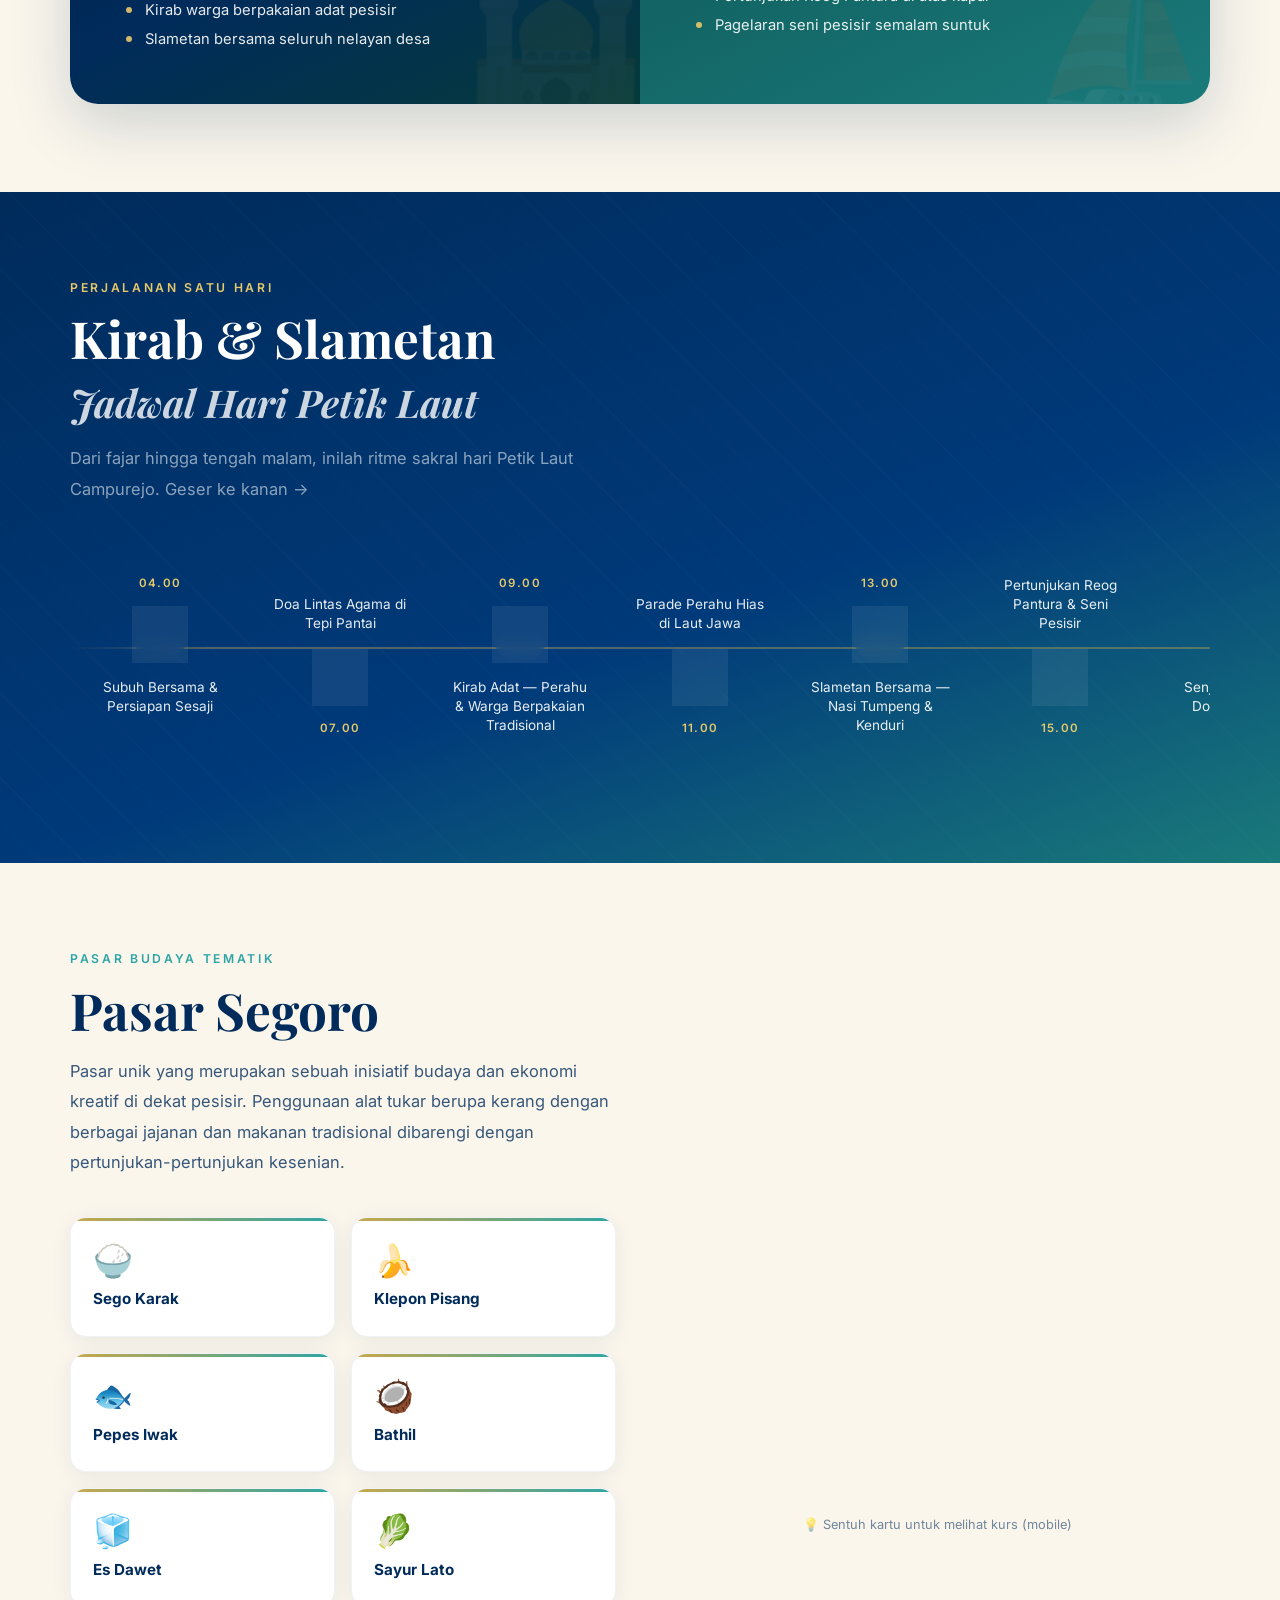
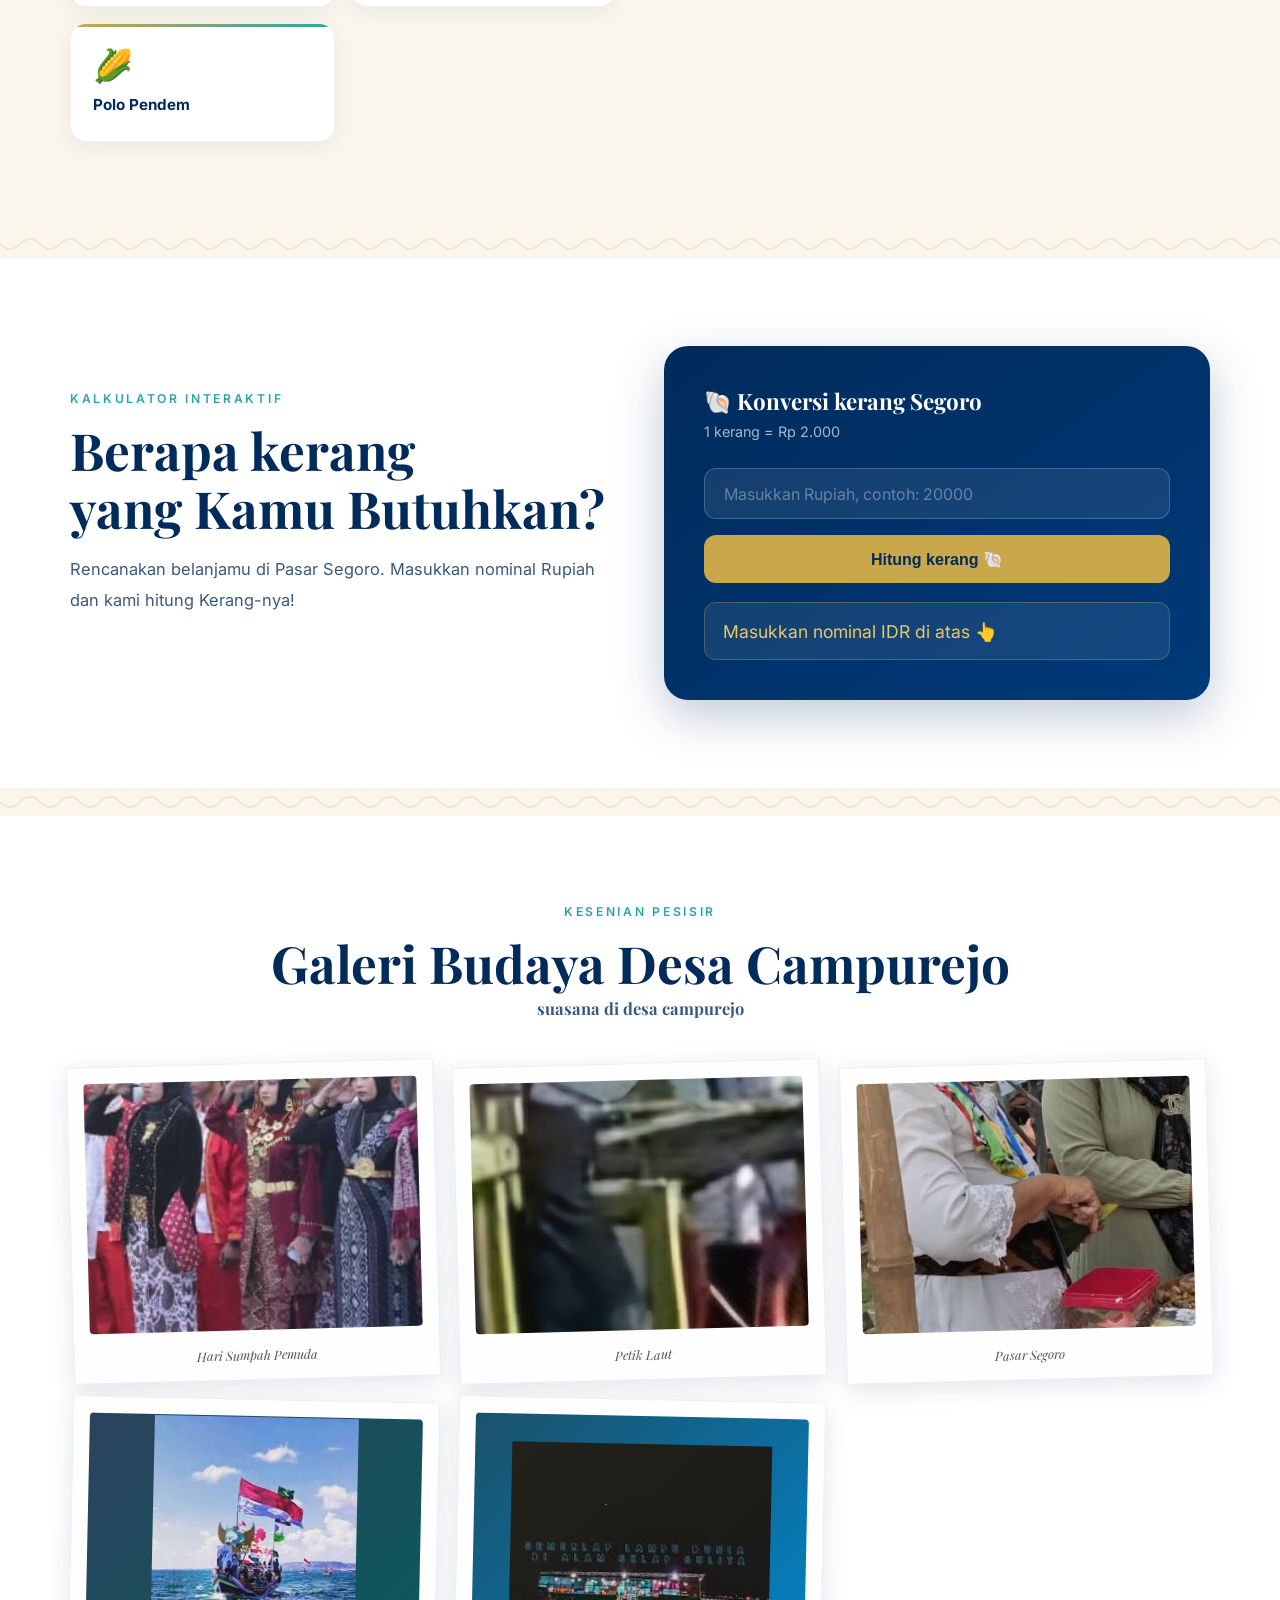
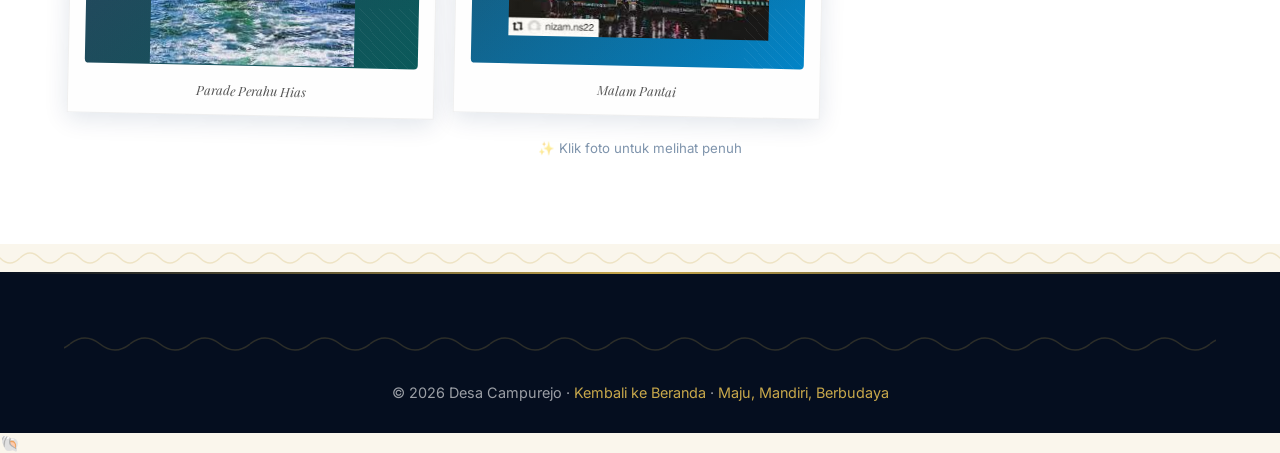
==== commit a516a0e9: "Add Vercel Web Analytics integration Vercel Web Analytics Implementation Complete  ## Summary Succes" ====
--- a/budaya.html
+++ b/budaya.html
@@ -10,6 +10,16 @@
     <link
         href="https://fonts.googleapis.com/css2?family=Playfair+Display:ital,wght@0,700;0,900;1,700&family=Inter:wght@300;400;500;600&display=swap"
         rel="stylesheet">
+    <!-- Vercel Speed Insights -->
+    <script>
+        window.si = window.si || function () { (window.siq = window.siq || []).push(arguments); };
+    </script>
+    <script defer src="/_vercel/speed-insights/script.js"></script>
+    <!-- Vercel Web Analytics -->
+    <script>
+        window.va = window.va || function () { (window.vaq = window.vaq || []).push(arguments); };
+    </script>
+    <script defer src="/_vercel/insights/script.js"></script>
     <style>
         :root {
             --navy: #002B5B;
@@ -1467,6 +1477,8 @@
             });
         })();
     </script>
+
+
 </body>
 
 </html>
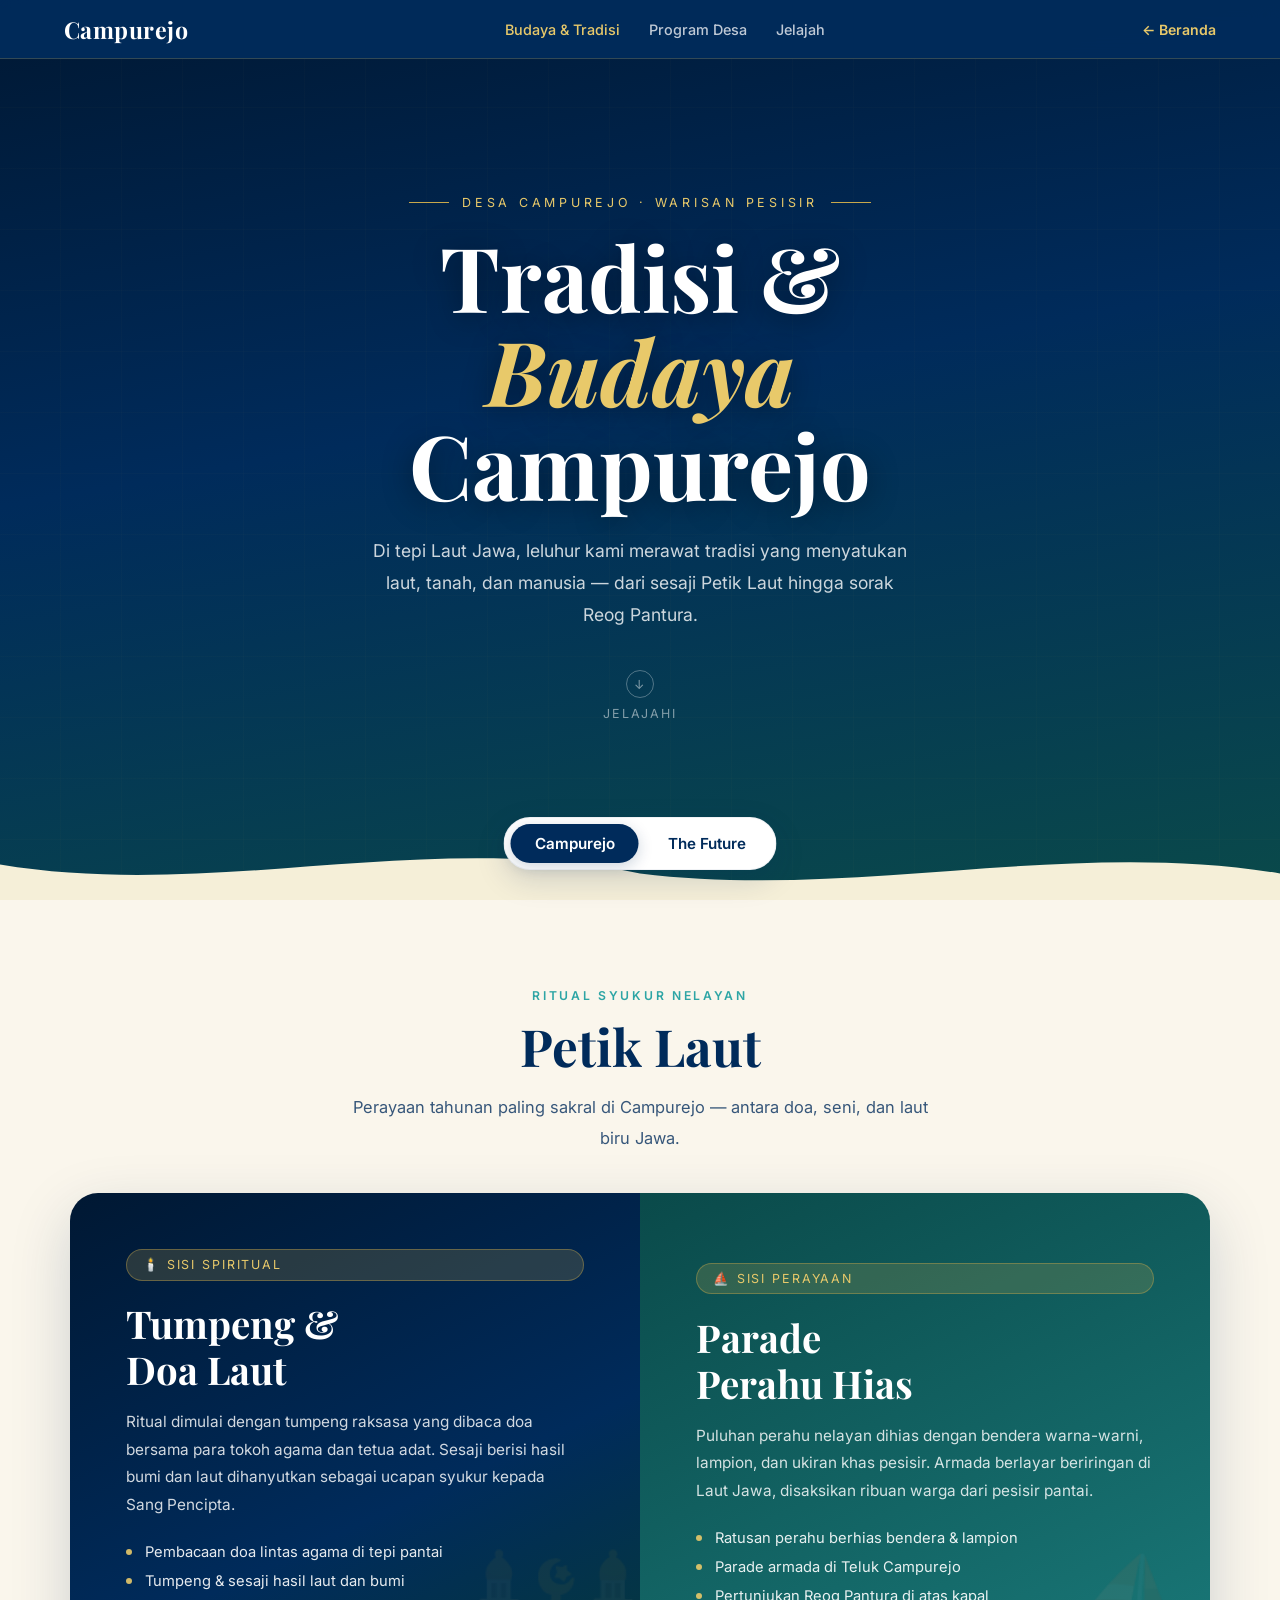
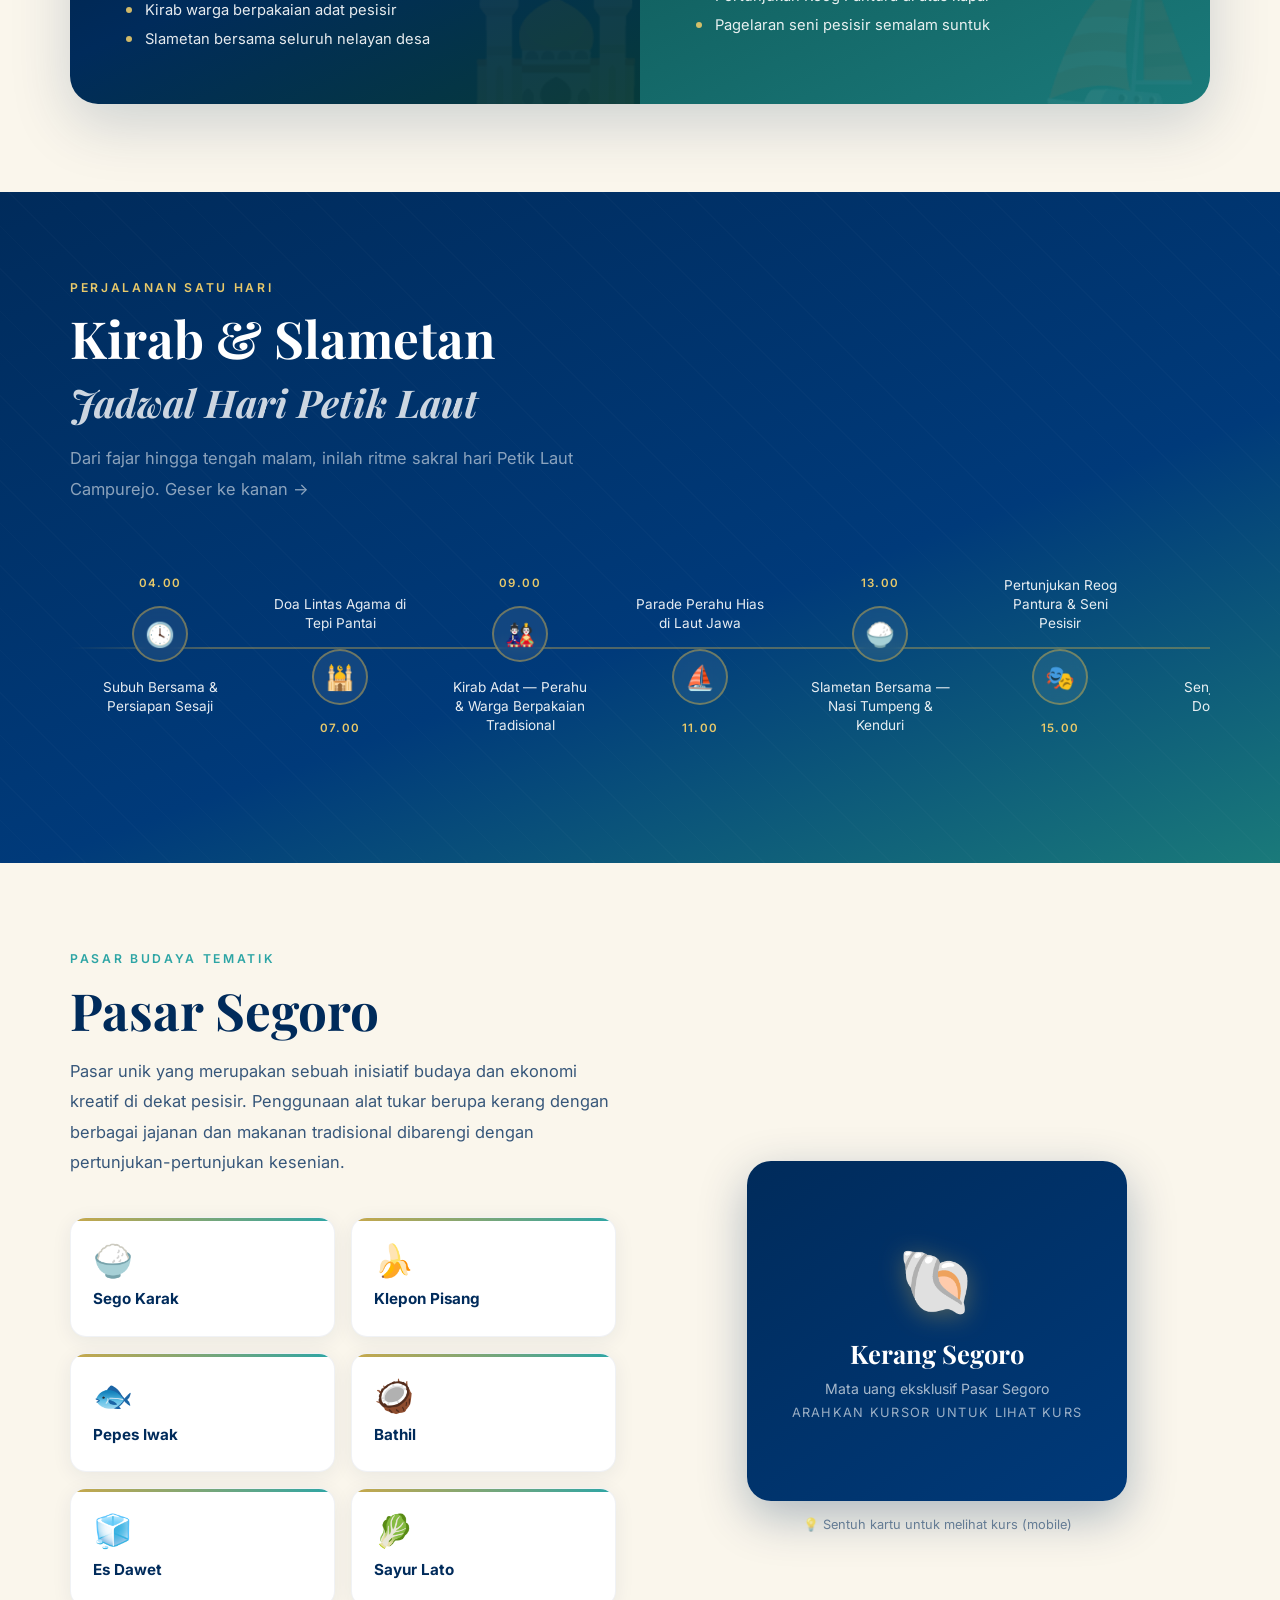
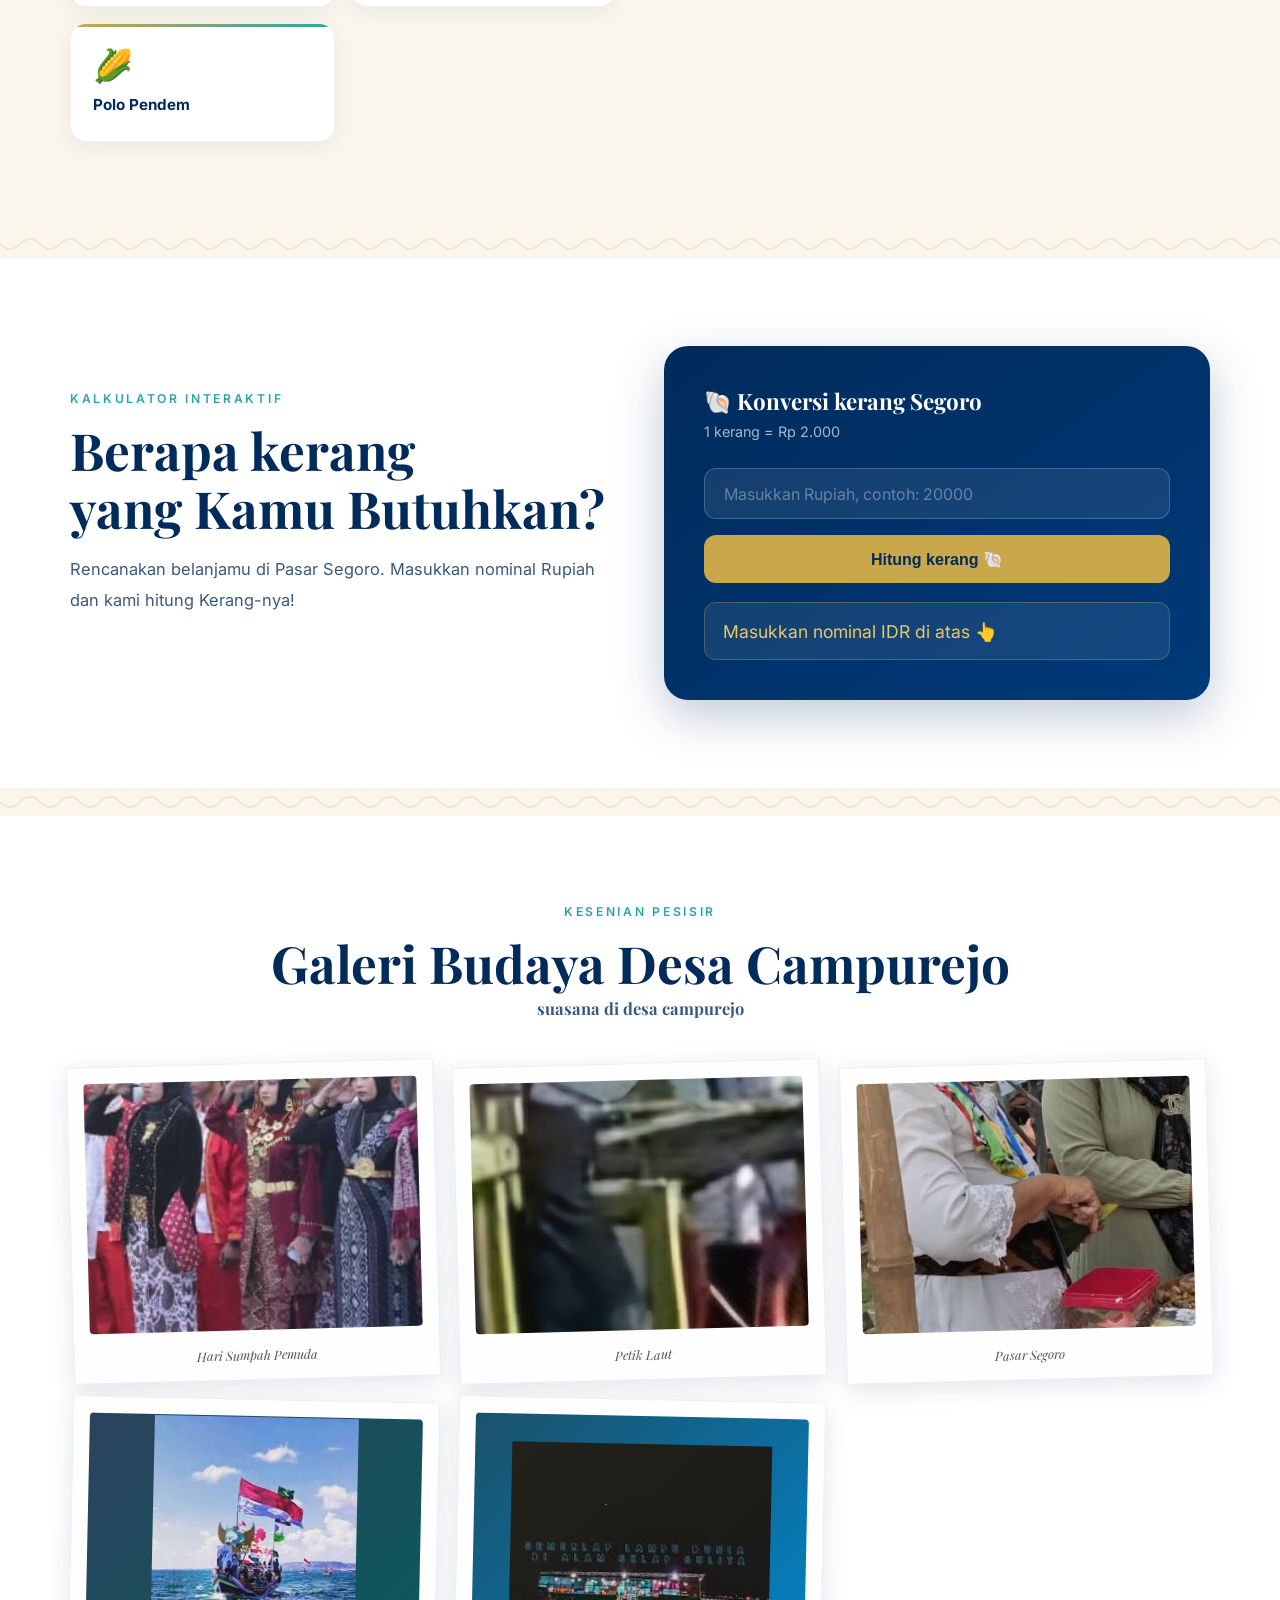
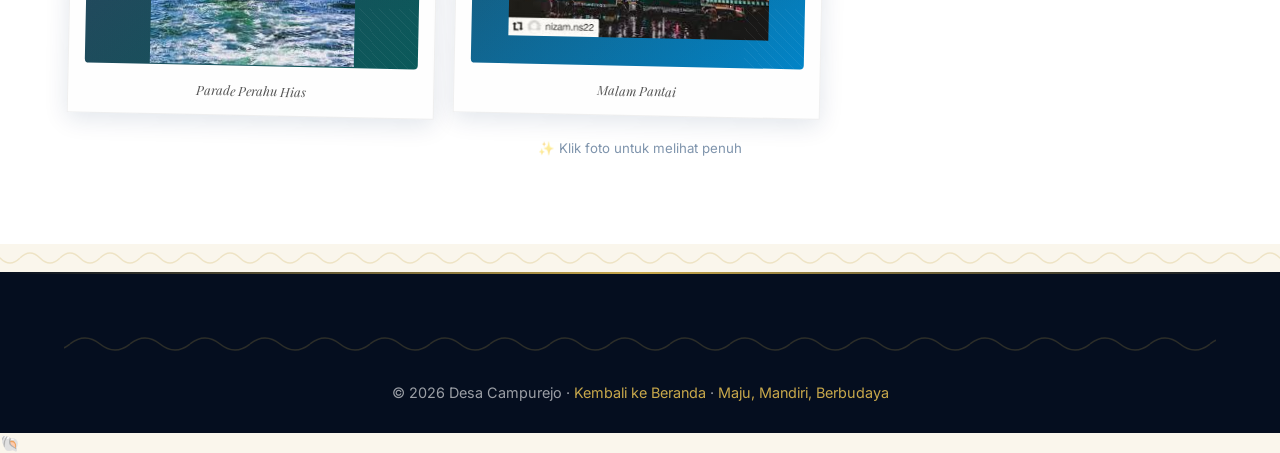
==== commit f5c530de: "updfiles" ====
--- a/budaya.html
+++ b/budaya.html
@@ -20,6 +20,10 @@
         window.va = window.va || function () { (window.vaq = window.vaq || []).push(arguments); };
     </script>
     <script defer src="/_vercel/insights/script.js"></script>
+
+    <!-- Favicon -->
+    <link rel="icon" type="image/x-icon" href="/favicon.ico">
+
     <style>
         :root {
             --navy: #002B5B;
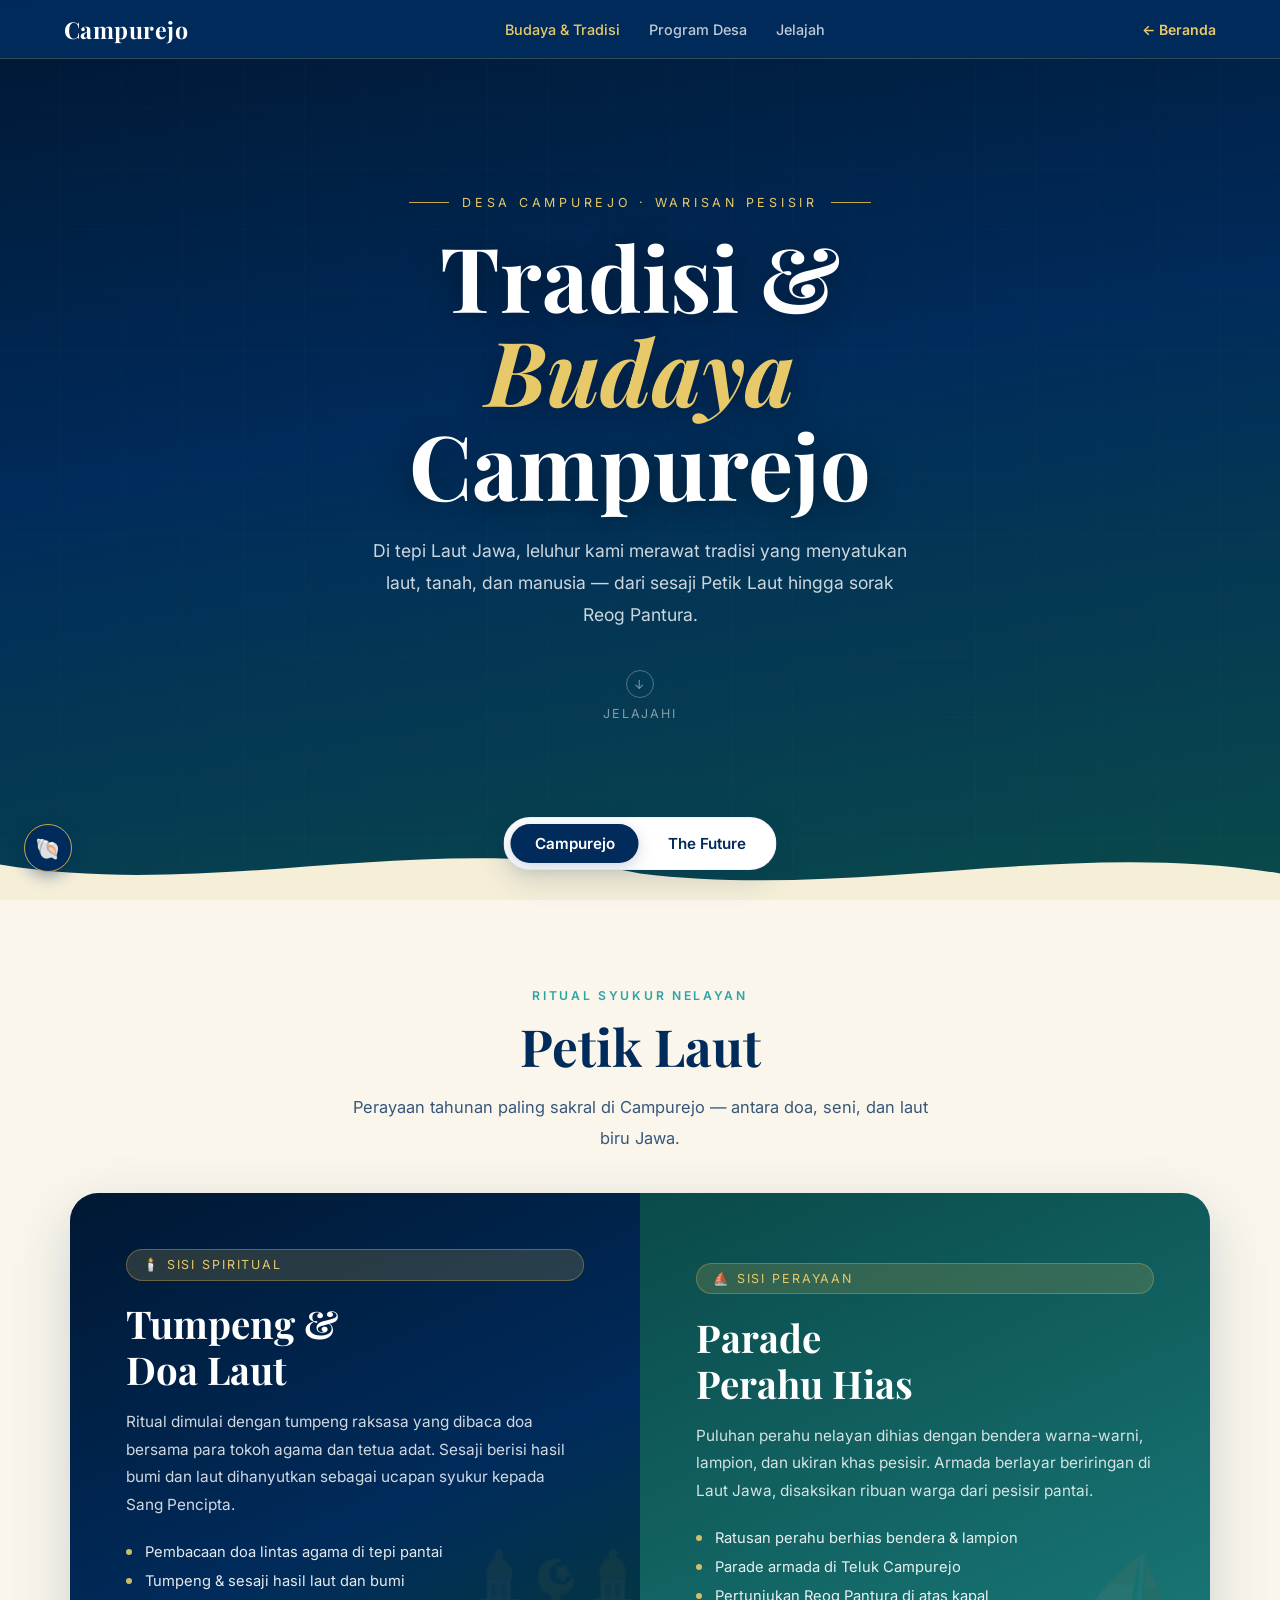
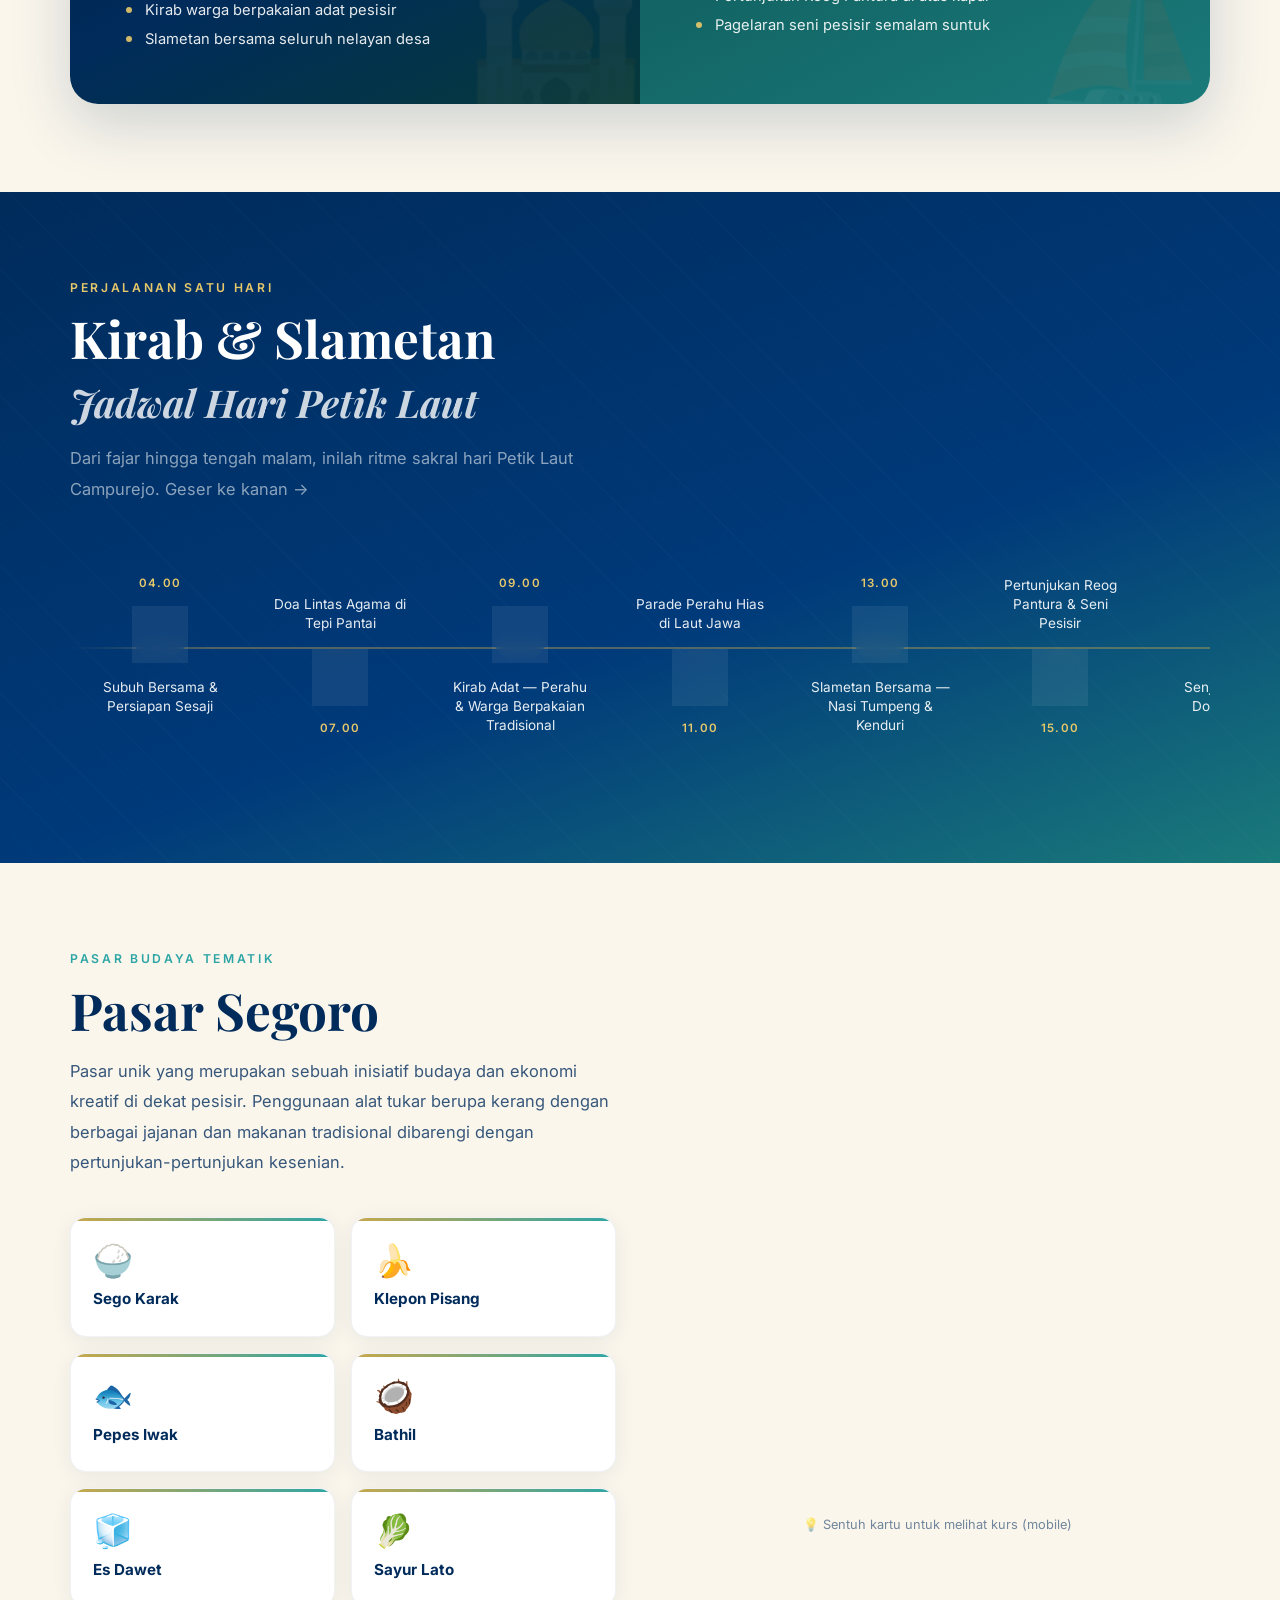
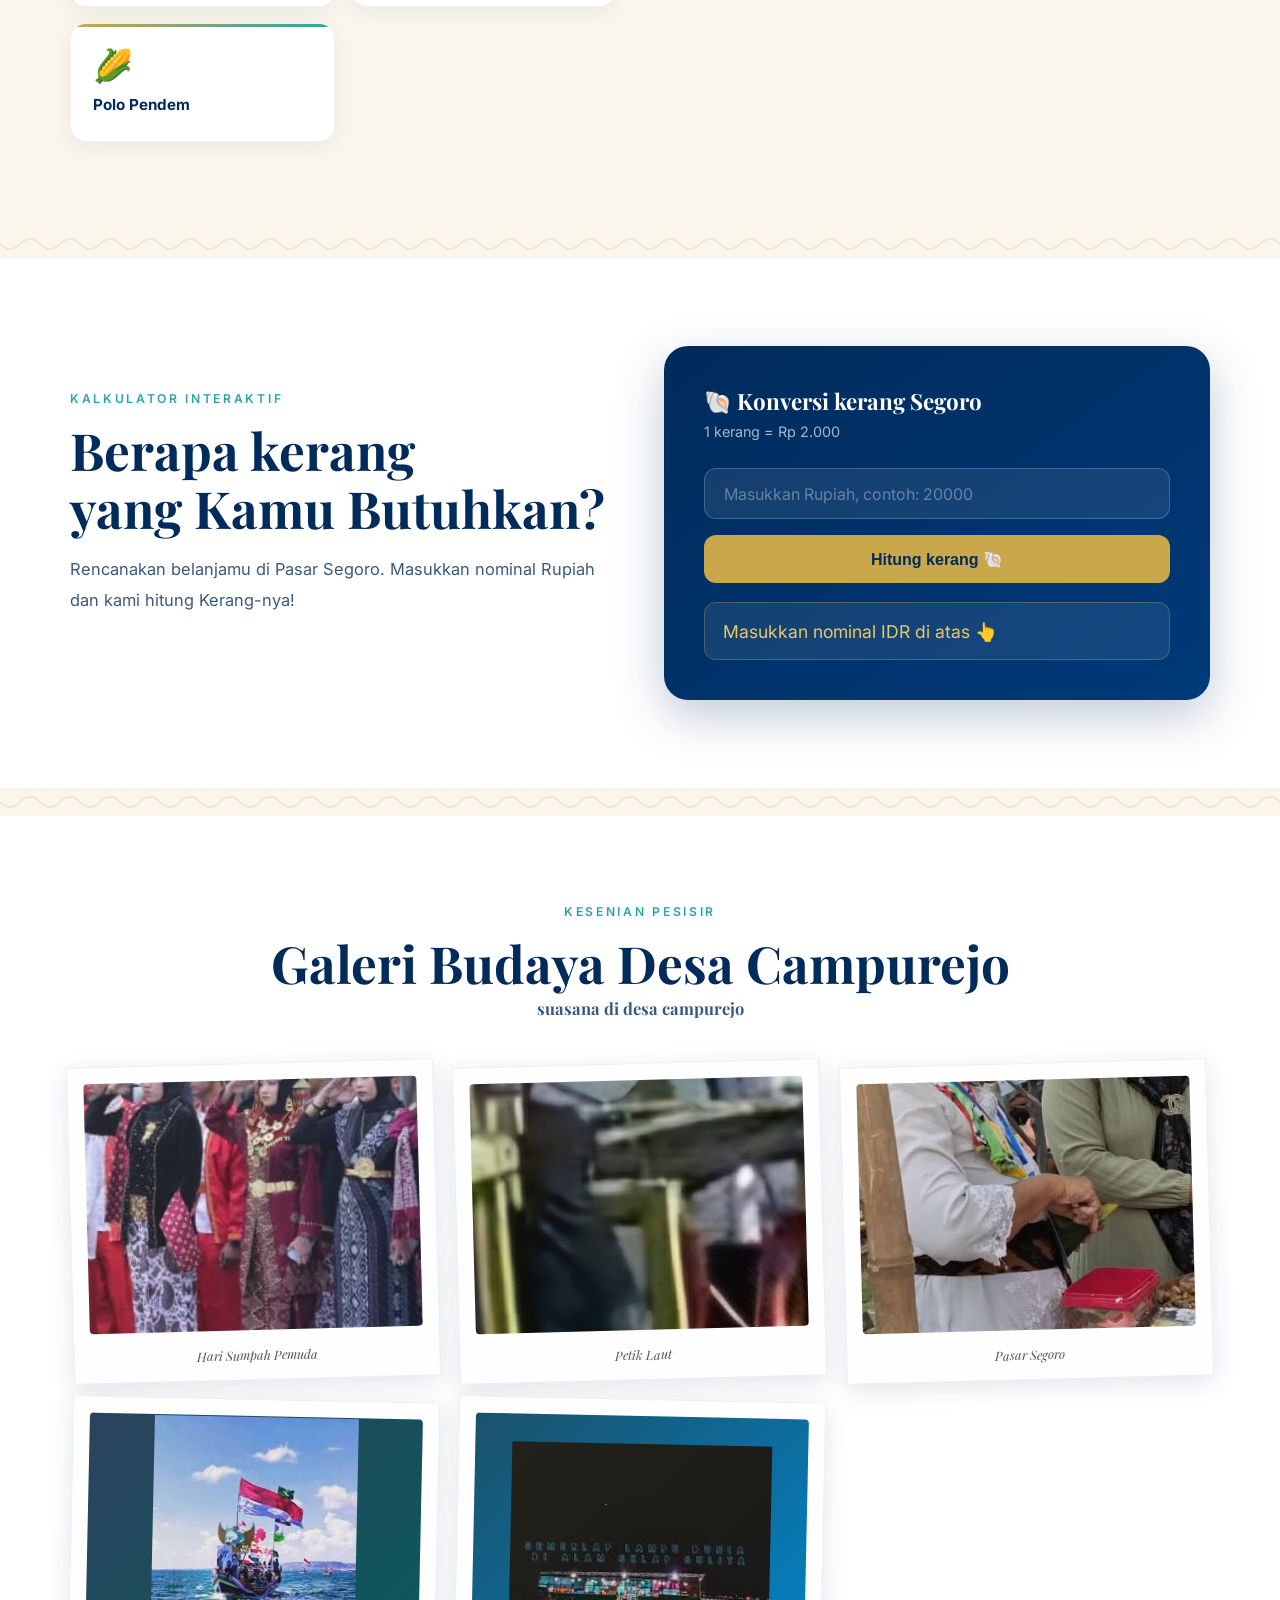
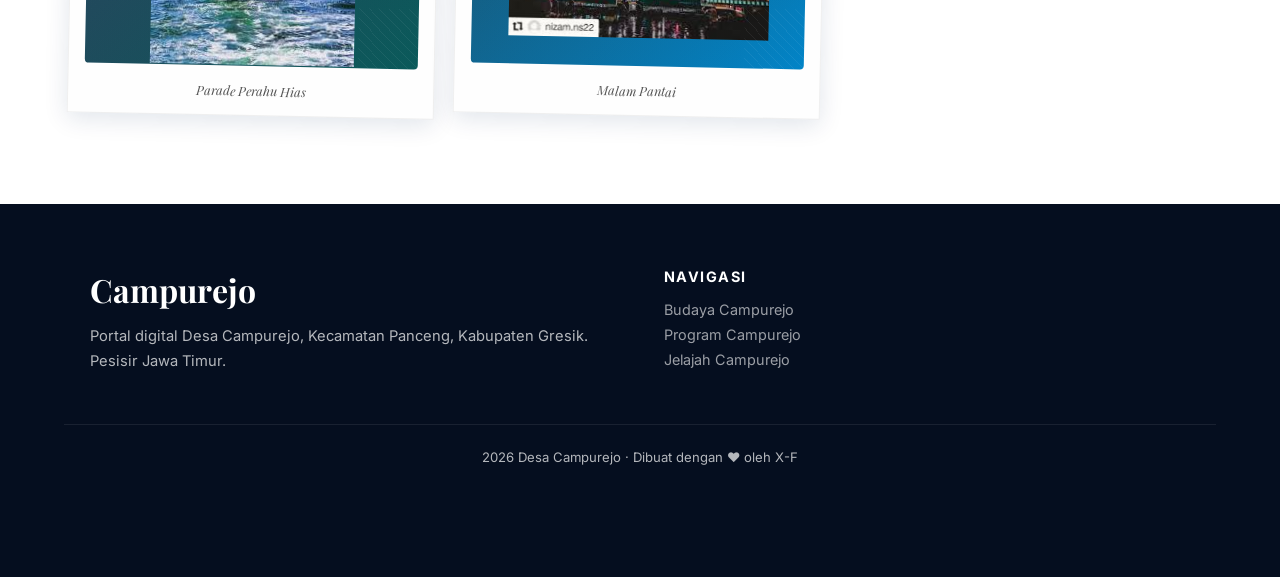
==== commit 1a16ce7e: "updated files" ====
--- a/budaya.html
+++ b/budaya.html
@@ -908,6 +908,48 @@
             gap: .5rem;
         }
 
+        /* ── SOUNDSCAPE BTN ── */
+        #sound-btn {
+            position: fixed;
+            bottom: 28px;
+            left: 24px;
+            z-index: 8000;
+            width: 48px;
+            height: 48px;
+            background: var(--navy);
+            border: 1px solid var(--gold);
+            border-radius: 50%;
+            display: flex;
+            align-items: center;
+            justify-content: center;
+            cursor: pointer;
+            font-size: 1.3rem;
+            box-shadow: 0 4px 16px rgba(0, 35, 102, .4);
+            transition: background .3s, transform .3s;
+        }
+
+        #sound-btn:hover {
+            background: var(--navy-mid);
+            transform: scale(1.1);
+        }
+
+        #sound-btn.playing {
+            animation: soundPulse 2s ease-in-out infinite;
+        }
+
+        @keyframes soundPulse {
+
+            0%,
+            100% {
+                box-shadow: 0 0 0 0 rgba(200, 168, 75, .4)
+            }
+
+            50% {
+                box-shadow: 0 0 0 10px rgba(200, 168, 75, 0)
+            }
+        }
+
+
         /* ── LIGHTBOX ── */
         #lightbox {
             position: fixed;
@@ -970,37 +1012,67 @@
         /* ── FOOTER ── */
         footer {
             background: var(--dark);
+            color: rgba(255, 255, 255, .7);
+            padding: 4rem 5% 2rem;
+        }
+
+        .footer-inner {
+            max-width: 1100px;
+            margin: 0 auto;
+            display: flex;
+            flex-wrap: wrap;
+            gap: 3rem;
+            margin-bottom: 3rem;
+        }
+
+        .footer-brand {
+            flex: 1;
+            min-width: 200px;
+        }
+
+        .footer-brand h2 {
+            color: #fff;
+            font-size: 2rem;
+            margin-bottom: .8rem;
+        }
+
+        .footer-brand p {
+            line-height: 1.7;
+            font-size: .92rem;
+        }
+
+        .footer-links {
+            flex: 1;
+            min-width: 150px;
+        }
+
+        .footer-links h4 {
+            color: #fff;
+            margin-bottom: 1rem;
+            font-size: .9rem;
+            letter-spacing: .1em;
+            text-transform: uppercase;
+        }
+
+        .footer-links a {
+            display: block;
             color: rgba(255, 255, 255, .6);
-            padding: 3.5rem 5% 2rem;
+            text-decoration: none;
+            margin-bottom: .5rem;
+            font-size: .9rem;
+            transition: color .2s;
+        }
+
+        .footer-links a:hover {
+            color: var(--gold);
+        }
+
+        .footer-bottom {
+            border-top: 1px solid rgba(255, 255, 255, .08);
+            padding-top: 1.5rem;
             text-align: center;
-            position: relative;
-            overflow: hidden;
-        }
-
-        footer::before {
-            content: '';
-            position: absolute;
-            top: 0;
-            left: 0;
-            width: 100%;
-            height: 2px;
-            background: linear-gradient(90deg, transparent, var(--gold), transparent);
-        }
-
-        .footer-wave {
-            width: 100%;
-            height: 32px;
-            background: url("data:image/svg+xml,%3Csvg xmlns='http://www.w3.org/2000/svg' width='60' height='32'%3E%3Cpath d='M0 16 Q15 4 30 16 Q45 28 60 16' stroke='rgba(200,168,75,0.2)' stroke-width='1.5' fill='none'/%3E%3C/svg%3E") repeat-x center;
-            margin-bottom: 1.5rem;
-        }
-
-        footer p {
-            font-size: .9rem;
-        }
-
-        footer a {
-            color: var(--gold);
-            text-decoration: none;
+            font-size: .82rem;
+            margin-bottom: 5rem;
         }
 
         /* ── BOTTOM SWITCH ── */
@@ -1059,6 +1131,10 @@
 
             .masonry-grid {
                 columns: 2 180px;
+            }
+
+            .footer-inner {
+                flex-direction: column;
             }
 
             .compass-grid {
@@ -1364,18 +1440,25 @@
                     <div class="polaroid-caption">Pasar Segoro</div>
                 </div>
             </div>
-            <p style="text-align:center;margin-top:1.5rem;font-size:.83rem;opacity:.5;">✨ Klik foto untuk melihat penuh
-            </p>
         </div>
     </section>
-
-    <div class="rope-divider"></div>
-
-    <!-- FOOTER -->
+    <!-- ── FOOTER ── -->
     <footer>
-        <div class="footer-wave"></div>
-        <p>© 2026 Desa Campurejo · <a href="index.html">Kembali ke Beranda</a> · <span style="color:var(--gold);">Maju,
-                Mandiri, Berbudaya</span></p>
+        <div class="footer-inner">
+            <div class="footer-brand">
+                <h2 class="serif">Campurejo</h2>
+                <p>Portal digital Desa Campurejo, Kecamatan Panceng, Kabupaten Gresik. Pesisir Jawa Timur.</p>
+            </div>
+            <div class="footer-links">
+                <h4>Navigasi</h4>
+                <a href="budaya.html">Budaya Campurejo</a>
+                <a href="program.html">Program Campurejo</a>
+                <a href="jelajah.html">Jelajah Campurejo</a>
+            </div>
+        </div>
+        <div class="footer-bottom">
+            <p>2026 Desa Campurejo · Dibuat dengan ❤️ oleh X-F</p>
+        </div>
     </footer>
 
     <!-- BOTTOM NAV SWITCH -->
@@ -1385,7 +1468,7 @@
     </div>
 
     <!-- SOUNDSCAPE BUTTON -->
-    <div id="sound-btn" title="Suara Nelayan — aktifkan suara laut">🐚</div>
+    <div id="sound-btn" title="Suara Nelayan — aktifkan suara laut" class="z-[8000]">🐚</div>
 
     <script>
 
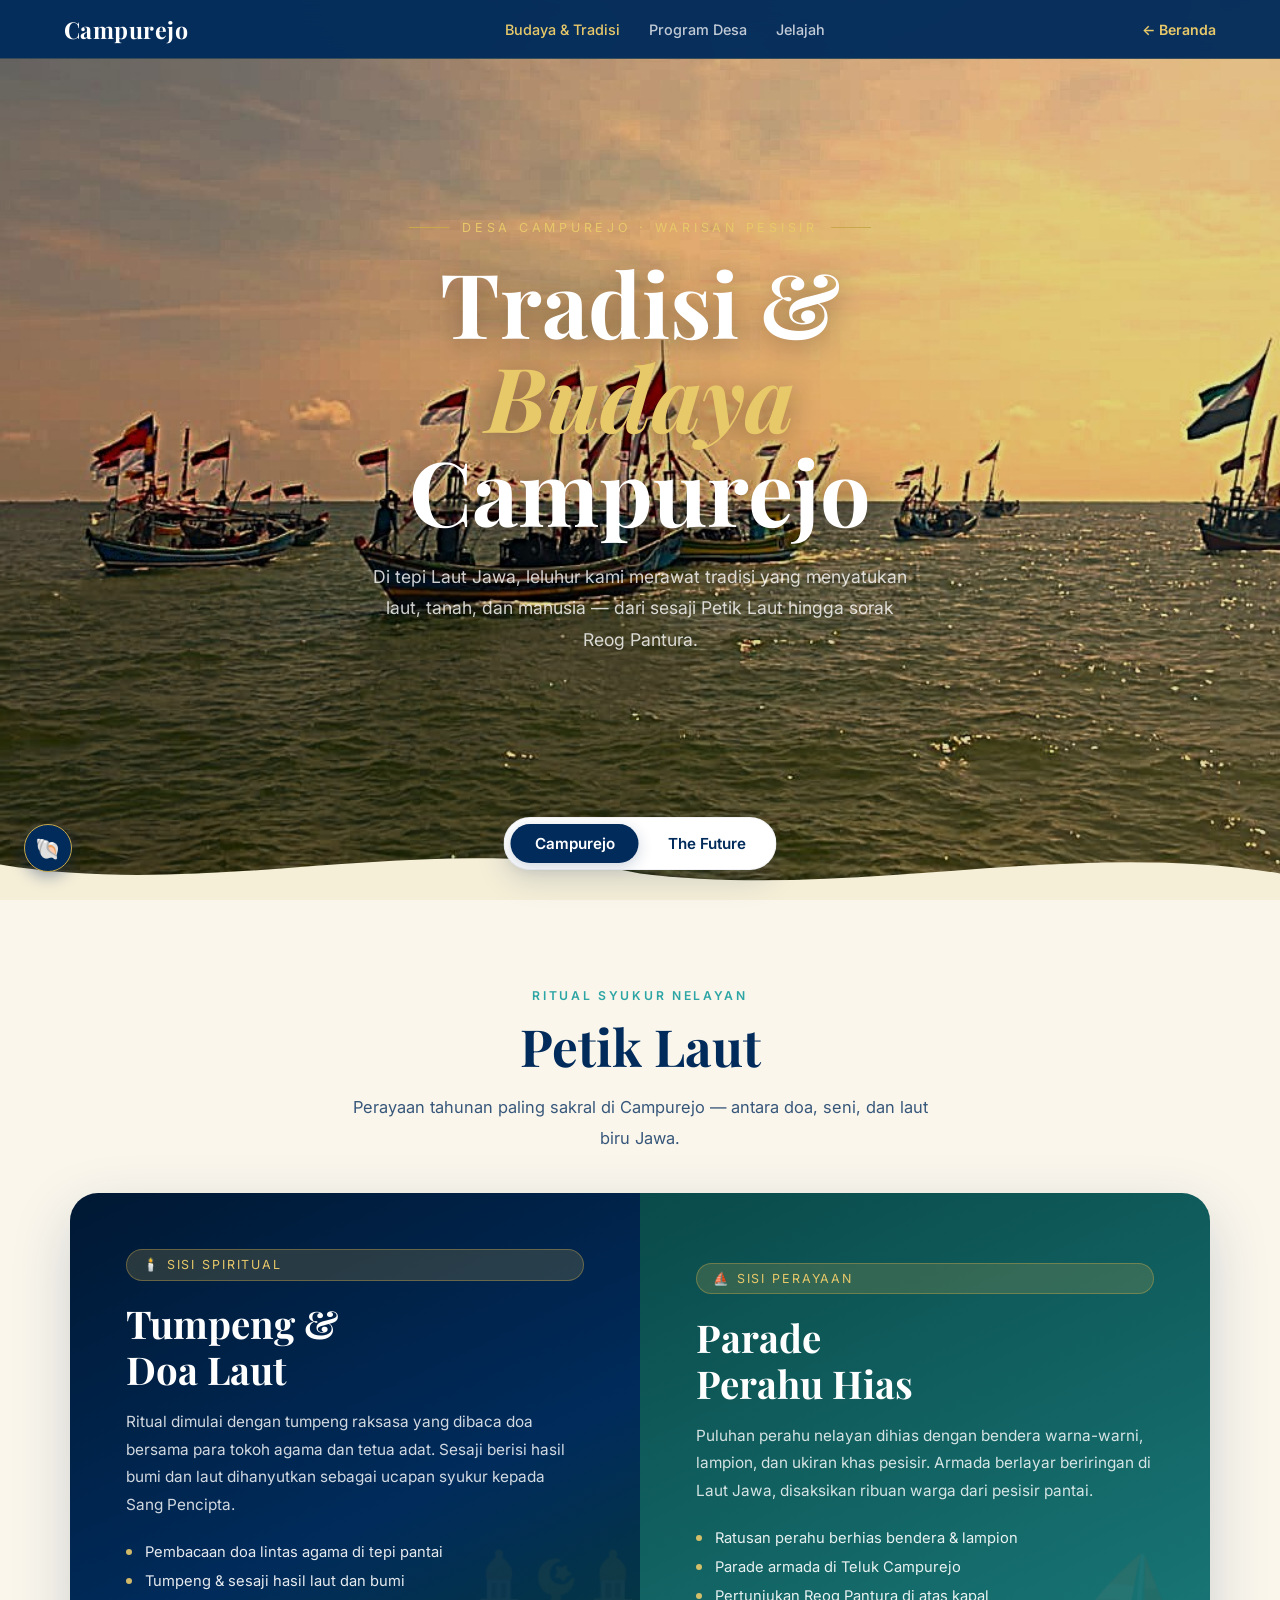
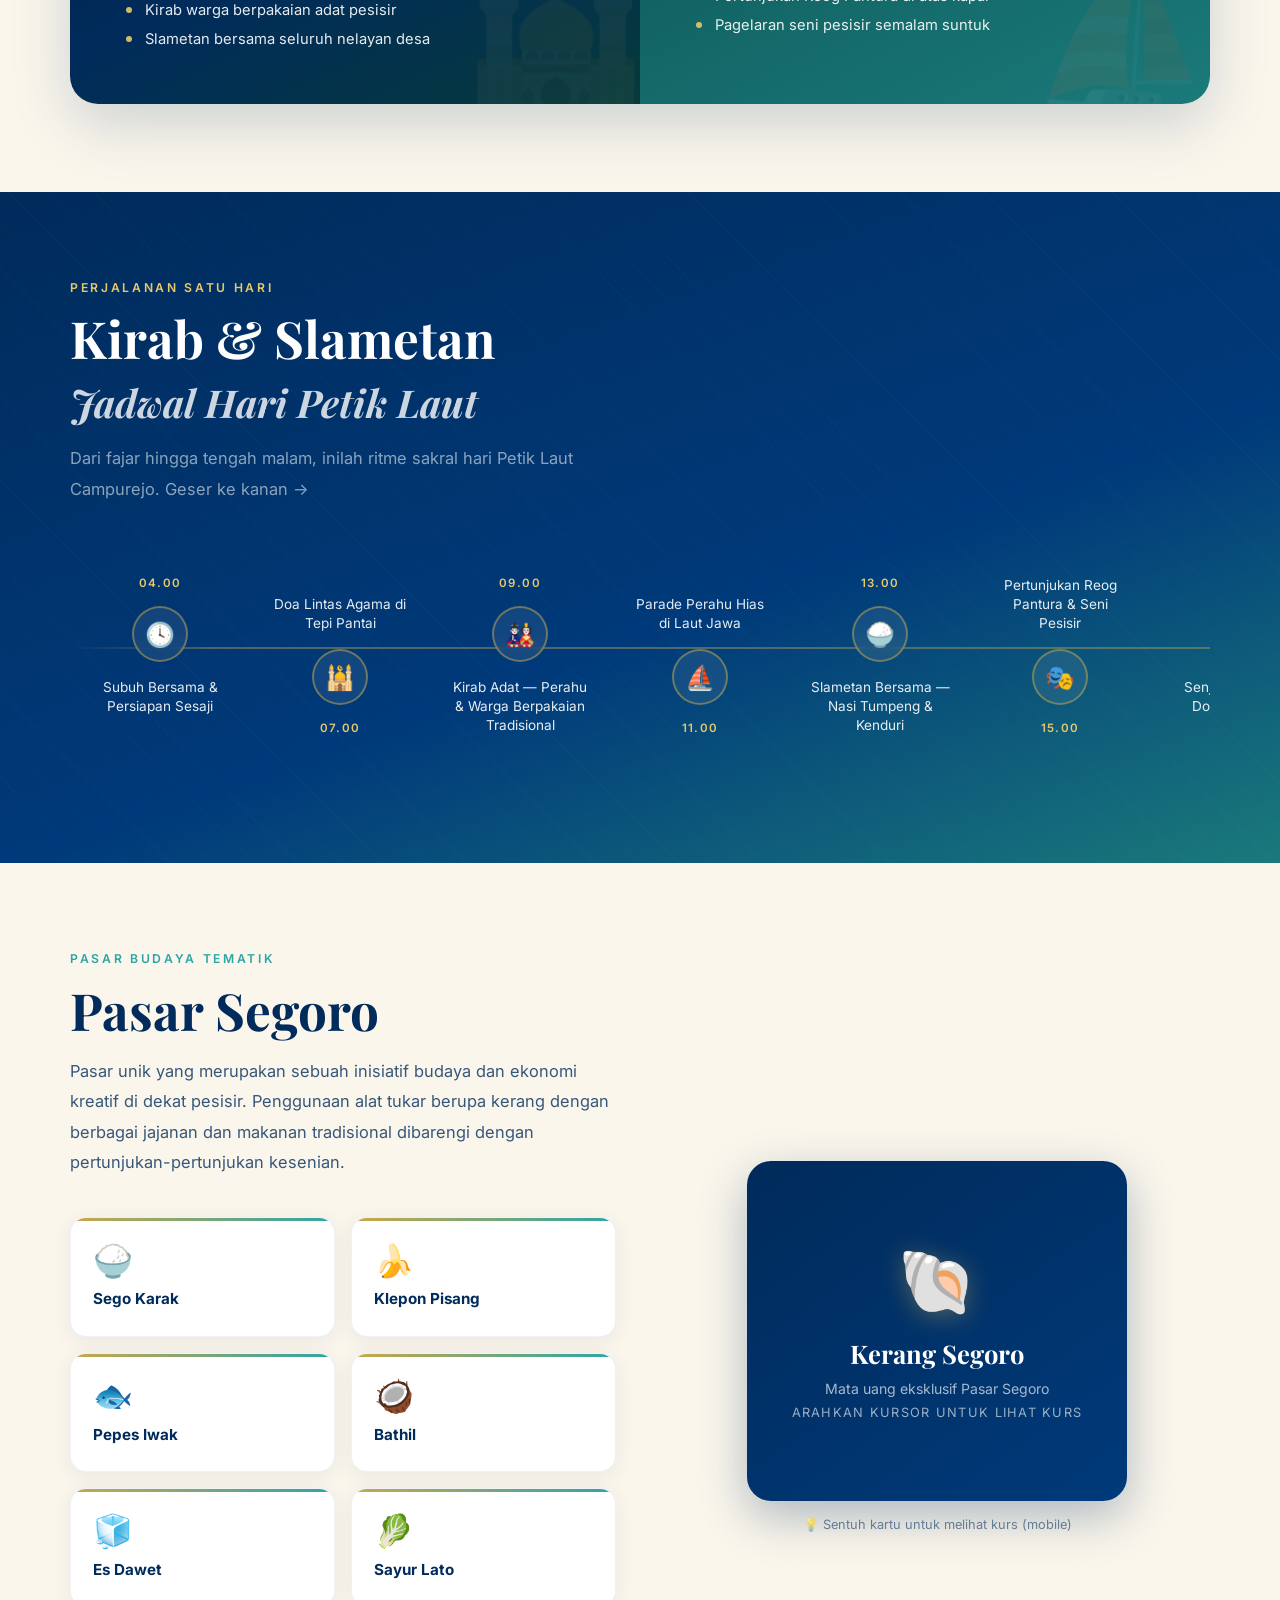
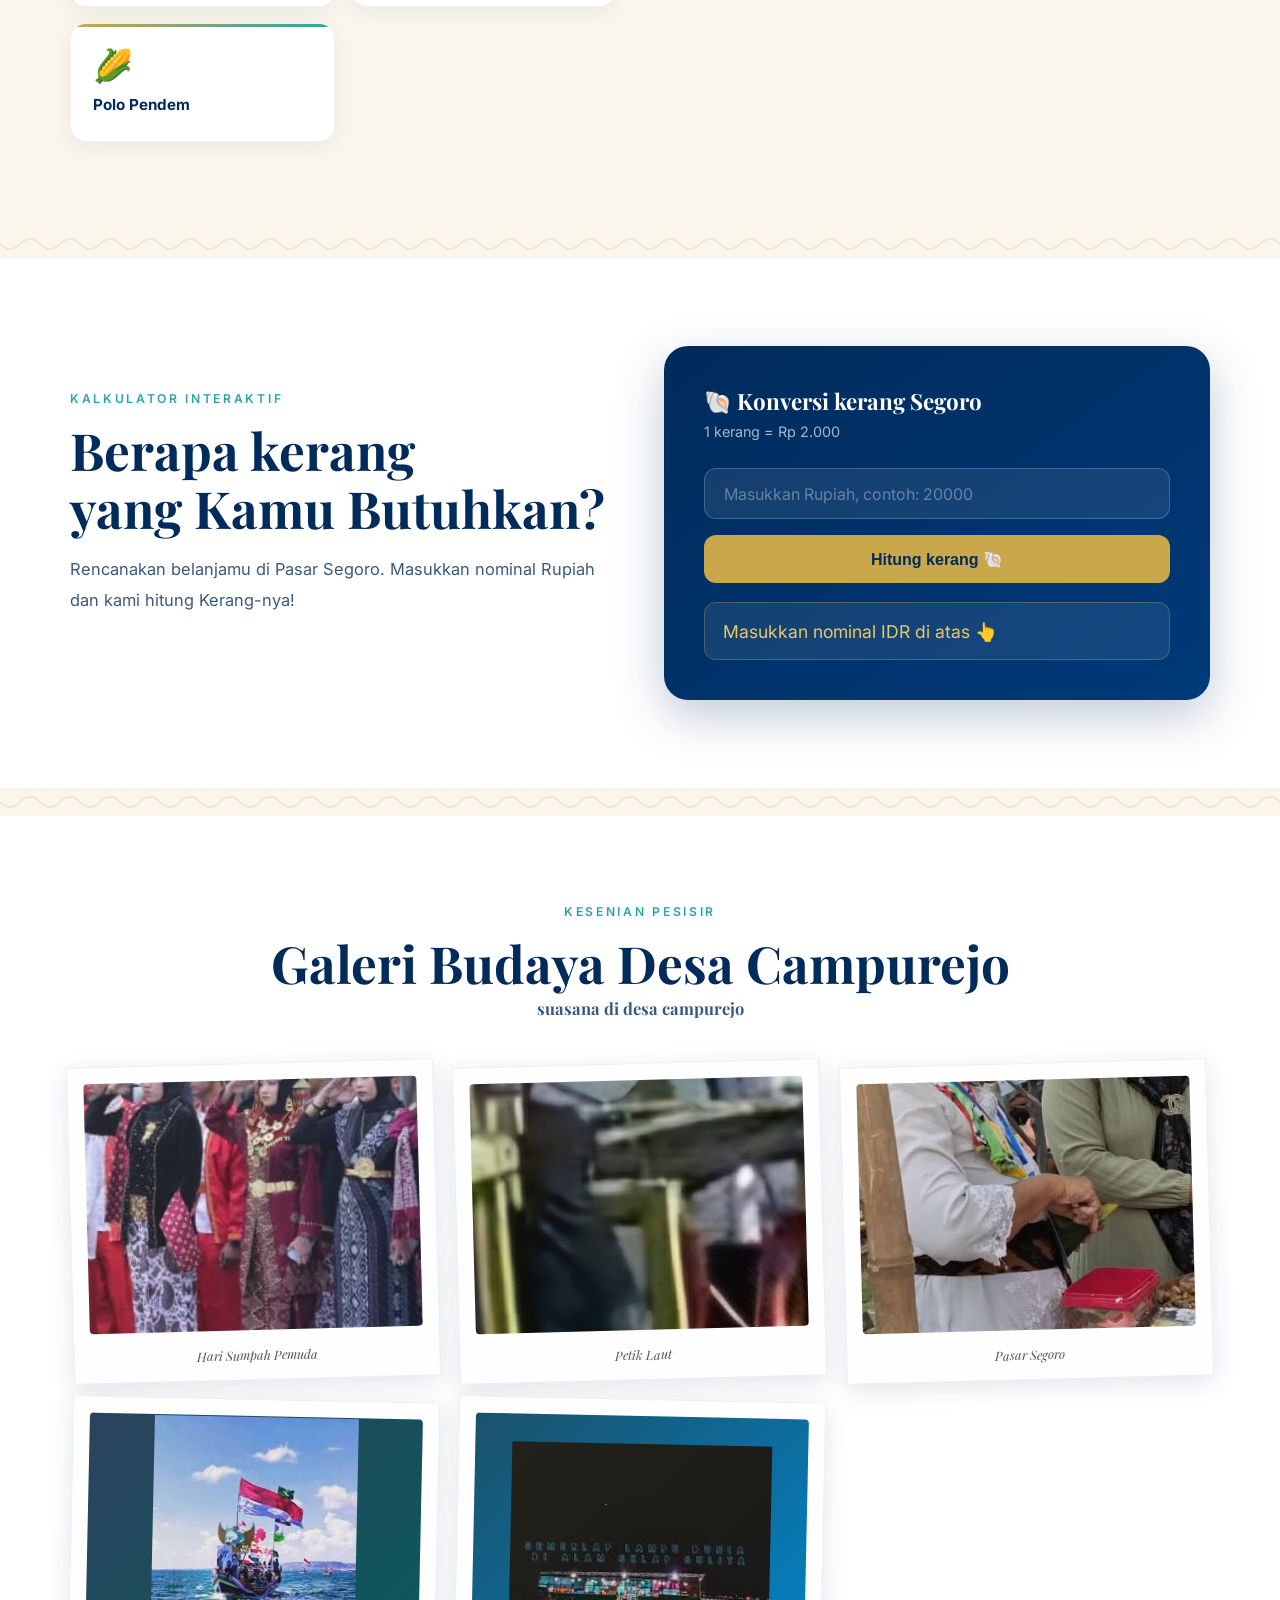
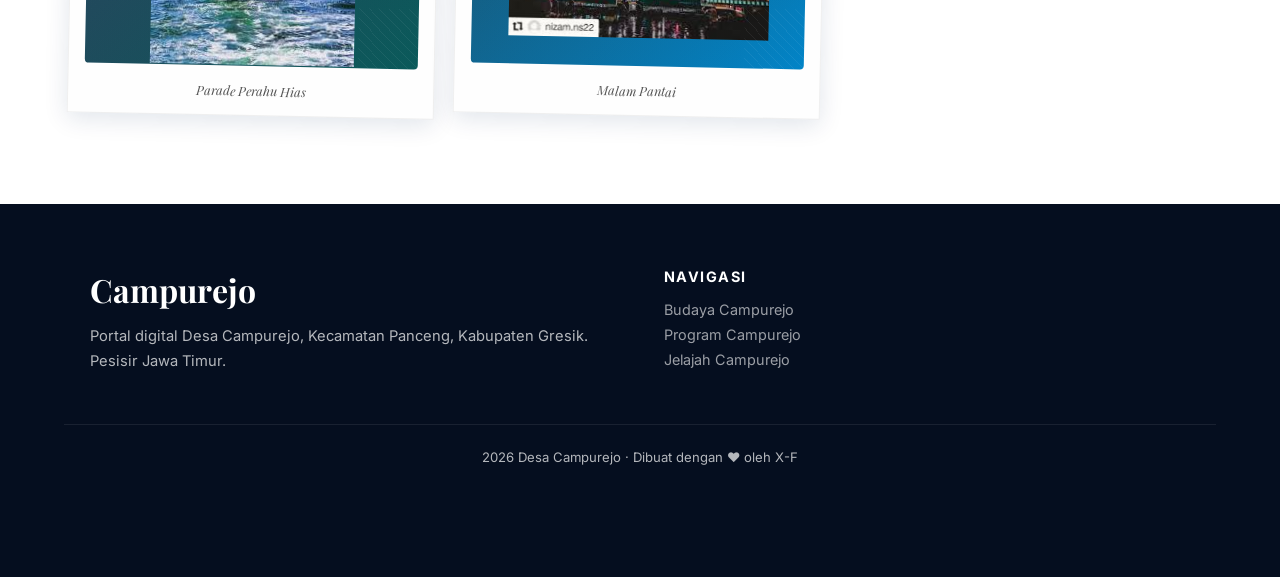
==== commit 85fb4b2c: "upd files" ====
--- a/budaya.html
+++ b/budaya.html
@@ -131,7 +131,9 @@
         .hero-bg-pattern {
             position: absolute;
             inset: 0;
-            background-image: repeating-linear-gradient(0deg, transparent, transparent 60px, rgba(200, 168, 75, .04) 61px), repeating-linear-gradient(90deg, transparent, transparent 60px, rgba(200, 168, 75, .04) 61px);
+            background-image: url(Images/P9/budaya_hero_photo.jpg);
+            background-size: cover;
+            background-position: center;
             pointer-events: none;
         }
 
@@ -1196,10 +1198,6 @@
             <h1 class="hero-title serif">Tradisi &amp;<br><em>Budaya</em><br>Campurejo</h1>
             <p class="hero-sub">Di tepi Laut Jawa, leluhur kami merawat tradisi yang menyatukan laut, tanah, dan manusia
                 — dari sesaji Petik Laut hingga sorak Reog Pantura.</p>
-            <div class="hero-scroll">
-                <div class="hero-scroll-arrow">↓</div>
-                Jelajahi
-            </div>
         </div>
         <div class="hero-wave-bottom">
             <svg viewBox="0 0 1440 80" preserveAspectRatio="none" xmlns="http://www.w3.org/2000/svg">
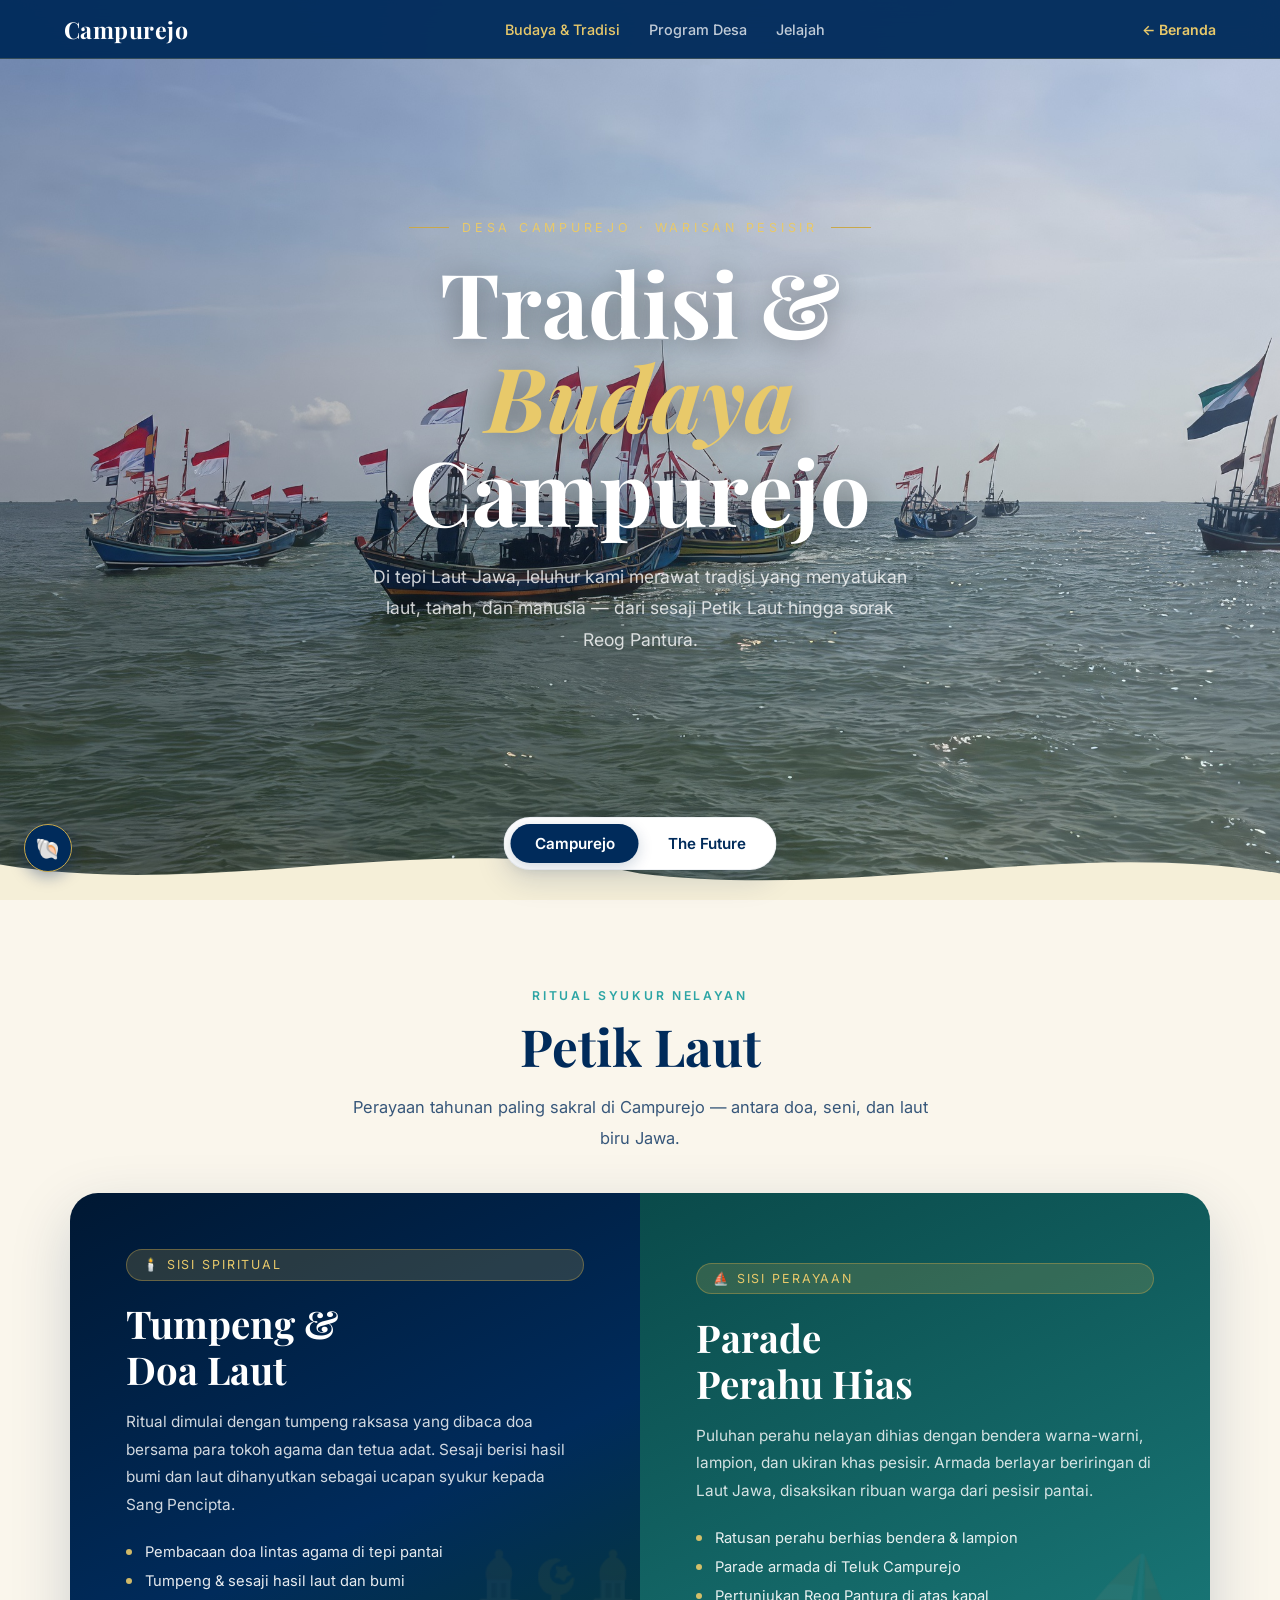
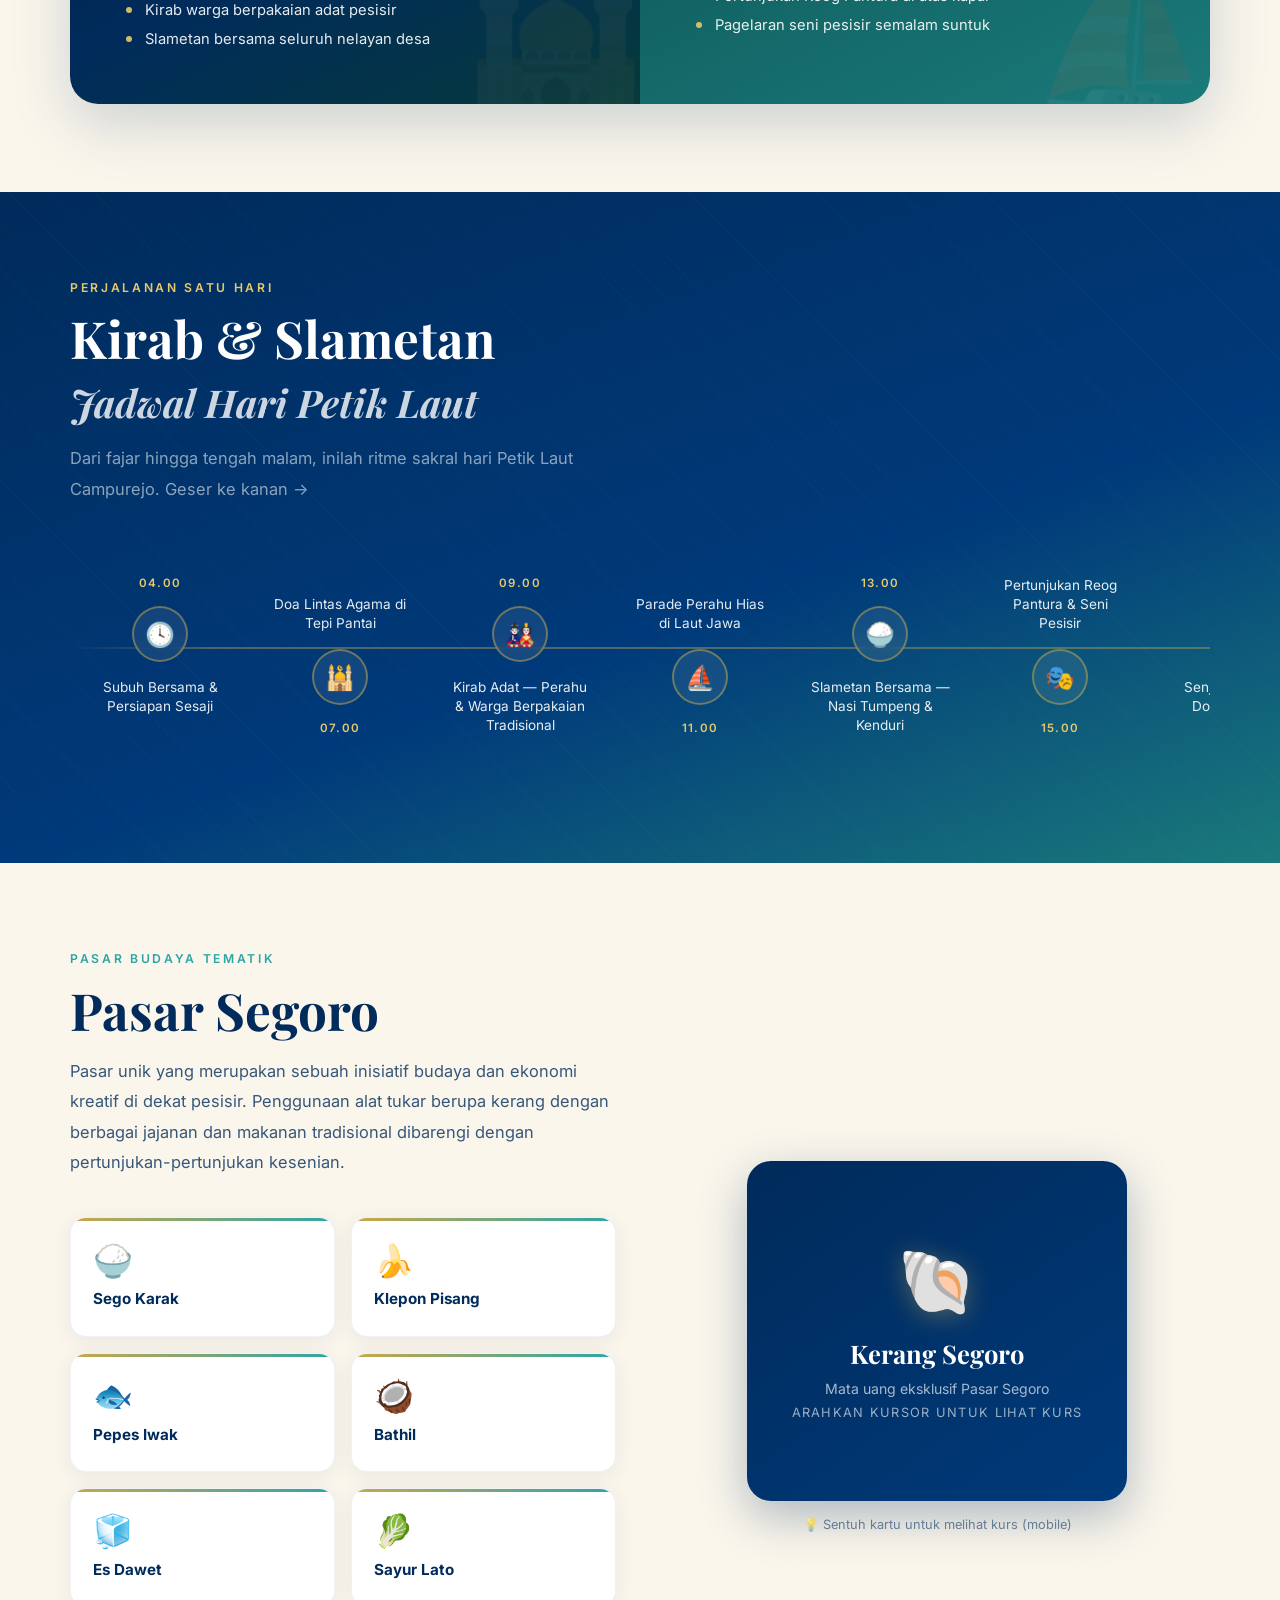
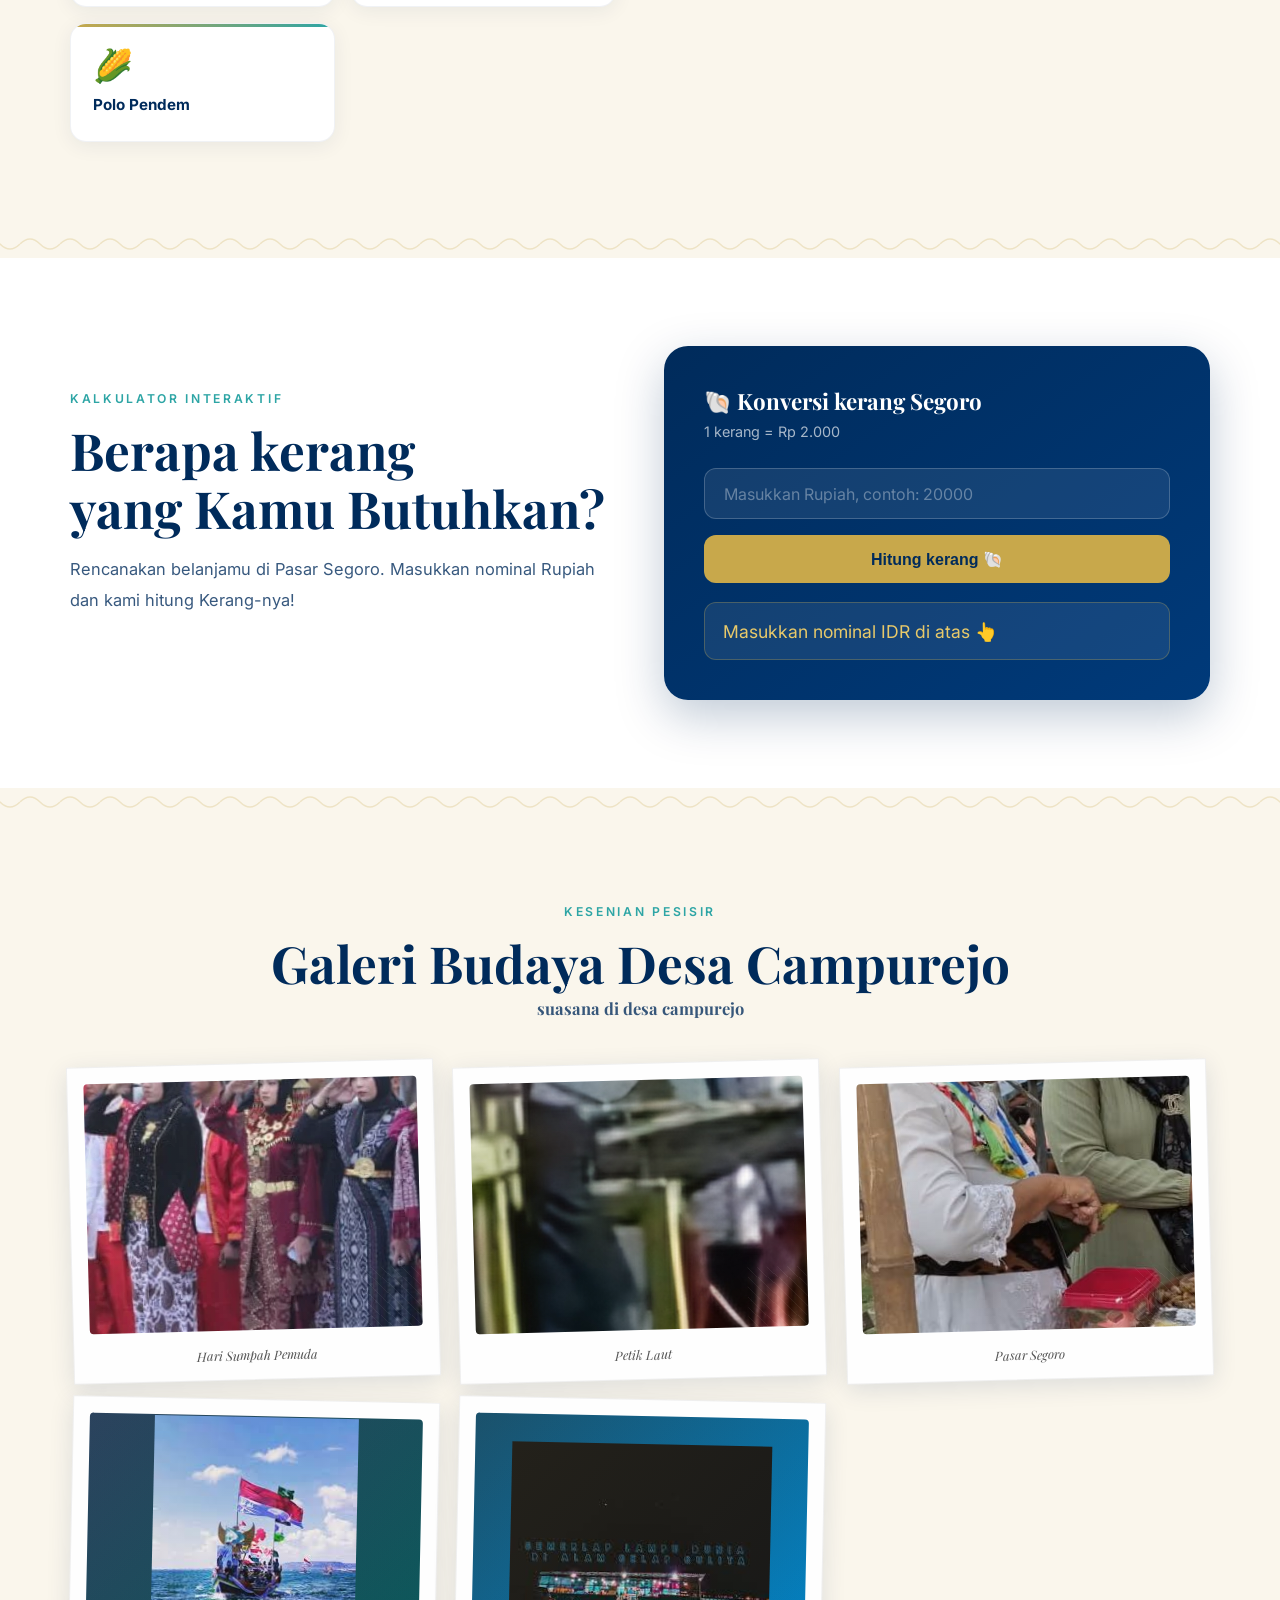
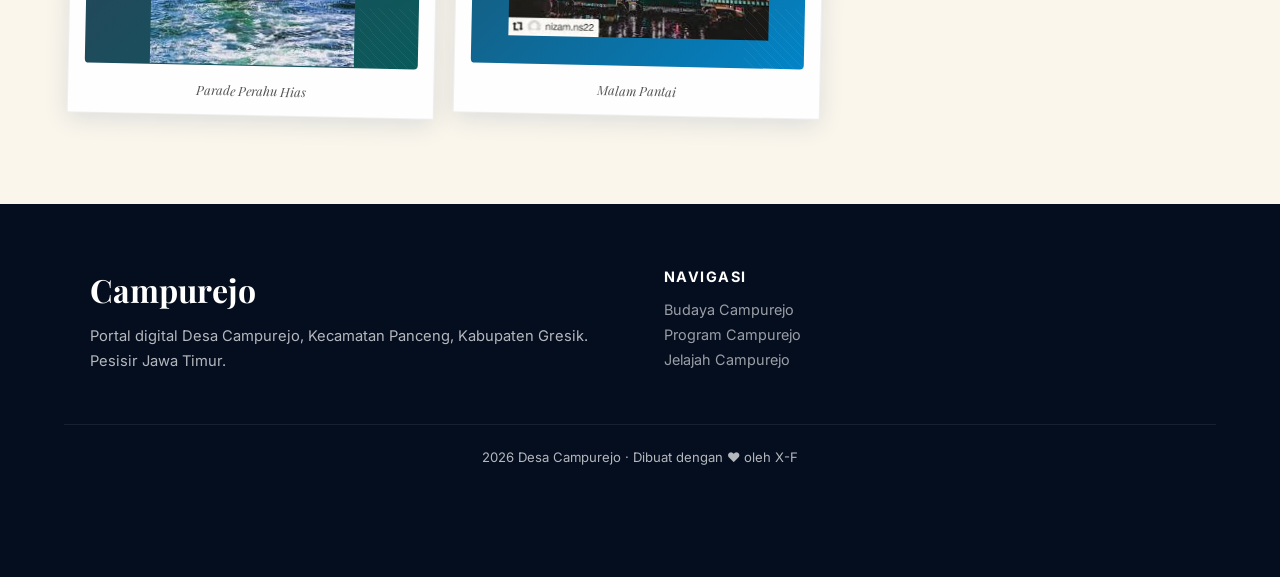
==== commit 32ec4215: "updfiles" ====
--- a/budaya.html
+++ b/budaya.html
@@ -542,7 +542,7 @@
            SECTION 3 ── REOG GALLERY
         ══════════════════════════════════ */
         #reog {
-            background: #fff;
+            background: var(--sand-light);
         }
 
         .masonry-grid {
